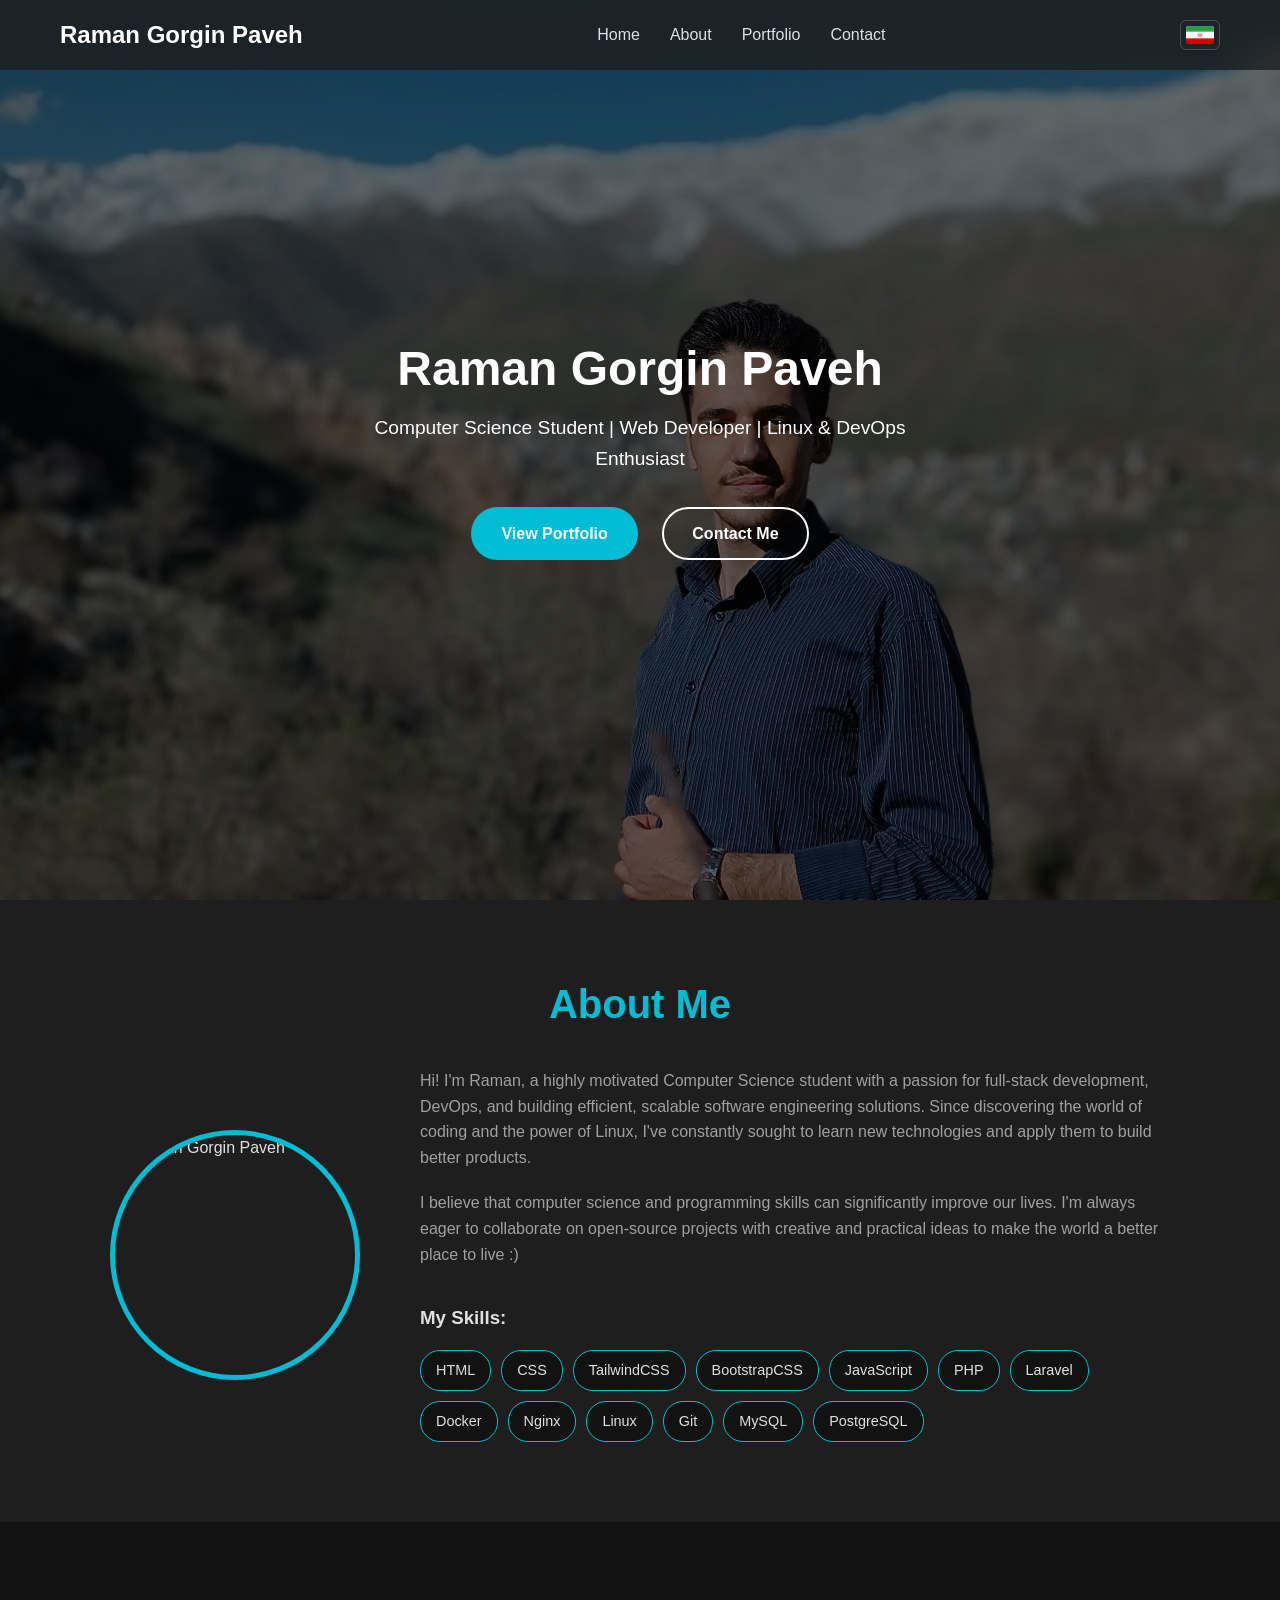
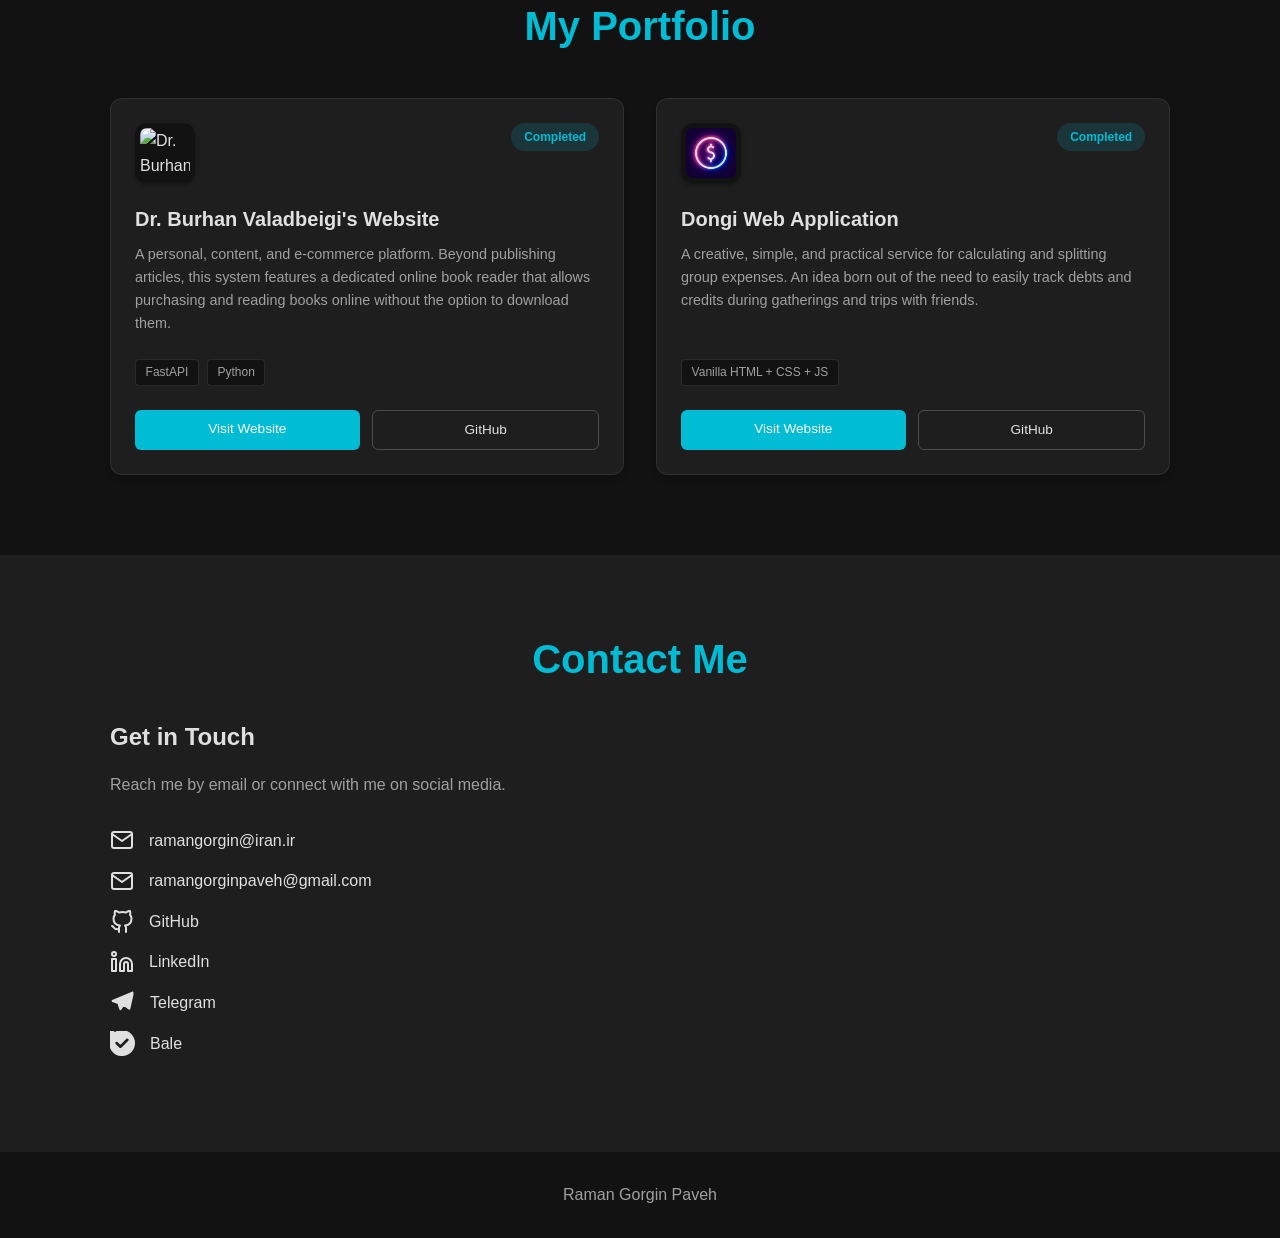
==== en/index.html @ 9bdee64a "converting jpg and png to webp in codes" ====
<!DOCTYPE html>
<html lang="en" dir="ltr">
<head>
    <meta charset="UTF-8">
    <meta name="viewport" content="width=device-width, initial-scale=1.0">
    <meta name="description" content="Raman Gorgin Paveh's personal website, Web Developer and Linux/DevOps enthusiast">
    <title>Raman Gorgin Paveh | Web Developer</title>
    <link rel="canonical" href="https://ramangorgin.ir/en/">
    <link rel="stylesheet" href="style.css">
    <link rel="alternate" hreflang="fa" href="https://ramangorgin.ir/">
    <link rel="alternate" hreflang="en" href="https://ramangorgin.ir/en/">
    <link rel="alternate" hreflang="x-default" href="https://ramangorgin.ir/">
    <link rel="icon" type="image/png" sizes="32x32" href="/images/favicon.png">
    <link rel="icon" type="image/x-icon" href="/images/favicon.ico">
    <link rel="apple-touch-icon" href="/images/apple-touch-icon.png">
</head>
<body>
    <div id="preloader"><div class="spinner"></div></div>

    <header class="main-header">
        <nav class="navbar">
            <a href="#" class="nav-logo">Raman Gorgin Paveh</a>
            <ul class="nav-menu">
                <li class="nav-item"><a href="#hero" class="nav-link">Home</a></li>
                <li class="nav-item"><a href="#about" class="nav-link">About</a></li>
                <li class="nav-item"><a href="#portfolio" class="nav-link">Portfolio</a></li>
                <li class="nav-item"><a href="#contact" class="nav-link">Contact</a></li>
            </ul>
            <div class="nav-controls">
                <a href="/" class="lang-btn" aria-label="تغییر به فارسی">
                    <img src="../images/flags/ir.svg" alt="فارسی">
                </a>
                <div class="hamburger"><span class="bar"></span><span class="bar"></span><span class="bar"></span></div>
            </div>
        </nav>
    </header>

    <main>
        <section id="hero" class="hero-section">
            <div class="hero-bg"></div>
            <div class="hero-content">
                <h1 data-aos="fade-down">Raman Gorgin Paveh</h1>
                <p data-aos="fade-up" data-aos-delay="200">Computer Science Student | Web Developer | Linux & DevOps Enthusiast</p>
                <div class="hero-cta" data-aos="fade-up" data-aos-delay="400">
                    <a href="#portfolio" class="btn btn-primary">View Portfolio</a>
                    <a href="#contact" class="btn btn-secondary">Contact Me</a>
                </div>
            </div>
        </section>
        
        <section id="about" class="about-section">
            <div class="container">
                <h2 class="section-title" data-aos="fade-up">About Me</h2>
                <div class="about-content">
                    <div class="about-image" data-aos="fade-right">
                        <img src="../images/profile.jpg" alt="Raman Gorgin Paveh">
                    </div>
                    <div class="about-text" data-aos="fade-left">
                        <p>Hi! I'm Raman, a highly motivated Computer Science student with a passion for full-stack development, DevOps, and building efficient, scalable software engineering solutions. Since discovering the world of coding and the power of Linux, I've constantly sought to learn new technologies and apply them to build better products.</p>
                        <p>I believe that computer science and programming skills can significantly improve our lives. I'm always eager to collaborate on open-source projects with creative and practical ideas to make the world a better place to live :)</p>
                        <div class="skills">
                            <h3>My Skills:</h3>
                            <div class="skill-tags">
                                <span class="skill-tag">HTML</span><span class="skill-tag">CSS</span><span class="skill-tag">TailwindCSS</span>
                                <span class="skill-tag">BootstrapCSS</span><span class="skill-tag">JavaScript</span><span class="skill-tag">PHP</span>
                                <span class="skill-tag">Laravel</span><span class="skill-tag">Docker</span><span class="skill-tag">Nginx</span>
                                <span class="skill-tag">Linux</span><span class="skill-tag">Git</span><span class="skill-tag">MySQL</span>
                                <span class="skill-tag">PostgreSQL</span>
                            </div>
                        </div>
                    </div>
                </div>
            </div>
        </section>

        <section id="portfolio" class="section">
            <div class="container">
                <div class="section-header" data-aos="fade-up">
                    <h2 class="section-title" data-aos="fade-up">My Portfolio</h2>
                </div>
                <div class="portfolio-grid" id="portfolio-grid">
                    <article class="portfolio-card">
                        <div class="portfolio-header">
                            <img src="../images/portfolio/burhan-icon.png" alt="Dr. Burhan Valadbeigi's Website" class="portfolio-icon" loading="lazy">
                            <span class="status-badge status-done">Completed</span>
                        </div>
                        <div class="portfolio-content">
                            <h3>Dr. Burhan Valadbeigi's Website</h3>
                            <p>A personal, content, and e-commerce platform. Beyond publishing articles, this system features a dedicated online book reader that allows purchasing and reading books online without the option to download them.</p>
                            <div class="tech-stack">
                                <span class="tech-tag">FastAPI</span>
                                <span class="tech-tag">Python</span>
                            </div>
                            <div class="portfolio-actions">
                                <a href="https://burhanvaladbaigi.ir" target="_blank" rel="noopener noreferrer" class="btn-primary">Visit Website</a>
                                <a href="https://github.com/ramangorgin/burhanvaladbeigi" target="_blank" rel="noopener noreferrer" class="btn-outline">GitHub</a>
                            </div>
                        </div>
                    </article>
                    <article class="portfolio-card">
                        <div class="portfolio-header">
                            <img src="../images/portfolio/dongi-icon.webp" alt="Dongi Web Application" class="portfolio-icon" loading="lazy">
                            <span class="status-badge status-done">Completed</span>
                        </div>
                        <div class="portfolio-content">
                            <h3>Dongi Web Application</h3>
                            <p>A creative, simple, and practical service for calculating and splitting group expenses. An idea born out of the need to easily track debts and credits during gatherings and trips with friends.</p>
                            <div class="tech-stack">
                                <span class="tech-tag">Vanilla HTML + CSS + JS</span>
                            </div>
                            <div class="portfolio-actions">
                                <a href="https://dongiweb.ir" target="_blank" rel="noopener noreferrer" class="btn-primary">Visit Website</a>
                                <a href="https://github.com/ramangorgin/dongi-web" target="_blank" rel="noopener noreferrer" class="btn-outline">GitHub</a>
                            </div>
                        </div>
                    </article>
                </div>
            </div>
        </section>

        <section id="contact" class="contact-section">
            <div class="container">
                <h2 class="section-title" data-aos="fade-up">Contact Me</h2>
                <div class="contact-wrapper">
                    <div class="contact-info" data-aos="fade-right">
                        <h3>Get in Touch</h3>
                        <p>Reach me by email or connect with me on social media.</p>
                        <ul class="social-links">
                            <li><svg width="24" height="24" viewBox="0 0 24 24" fill="none" stroke="currentColor" stroke-width="2" stroke-linecap="round" stroke-linejoin="round"><path d="M4 4h16c1.1 0 2 .9 2 2v12c0 1.1-.9 2-2 2H4c-1.1 0-2-.9-2-2V6c0-1.1.9-2 2-2z"></path><polyline points="22,6 12,13 2,6"></polyline></svg><a href="mailto:ramangorgin@iran.ir">ramangorgin@iran.ir</a></li>
                            <li><svg width="24" height="24" viewBox="0 0 24 24" fill="none" stroke="currentColor" stroke-width="2" stroke-linecap="round" stroke-linejoin="round"><path d="M4 4h16c1.1 0 2 .9 2 2v12c0 1.1-.9 2-2 2H4c-1.1 0-2-.9-2-2V6c0-1.1.9-2 2-2z"></path><polyline points="22,6 12,13 2,6"></polyline></svg><a href="mailto:ramangorginpaveh@gmail.com">ramangorginpaveh@gmail.com</a></li>
                            <li><svg width="24" height="24" viewBox="0 0 24 24" fill="none" stroke="currentColor" stroke-width="2" stroke-linecap="round" stroke-linejoin="round"><path d="M9 19c-5 1.5-5-2.5-7-3m14 6v-3.87a3.37 3.37 0 0 0-.94-2.61c3.14-.35 6.44-1.54 6.44-7A5.44 5.44 0 0 0 20 4.77 5.07 5.07 0 0 0 19.91 1S18.73.65 16 2.48a13.38 13.38 0 0 0-7 0C6.27.65 5.09 1 5.09 1A5.07 5.07 0 0 0 5 4.77a5.44 5.44 0 0 0-1.5 3.78c0 5.42 3.3 6.61 6.44 7A3.37 3.37 0 0 0 9 18.13V22"></path></svg><a href="https://github.com/ramangorgin" target="_blank">GitHub</a></li>
                            <li><svg width="24" height="24" viewBox="0 0 24 24" fill="none" stroke="currentColor" stroke-width="2" stroke-linecap="round" stroke-linejoin="round"><path d="M16 8a6 6 0 0 1 6 6v7h-4v-7a2 2 0 0 0-2-2 2 2 0 0 0-2 2v7h-4v-7a6 6 0 0 1 6-6z"></path><rect x="2" y="9" width="4" height="12"></rect><circle cx="4" cy="4" r="2"></circle></svg><a href="https://linkedin.com/in/ramangorginpaveh" target="_blank">LinkedIn</a></li>
                            <li><svg width="25" height="25" viewBox="0 0 24 24" fill="none" stroke="currentColor" stroke-width="2" stroke-linecap="round" stroke-linejoin="round"><path d="M21.5 2.5L2.5 10.5l5.5 2 2 6 3-4.5 5.5 4 3-13.5z" fill="currentColor"/></svg><a href="https://t.me/ramangorgin" target="_blank">Telegram</a></li>
                            <li><svg width="25" height="25" viewBox="0 0 25 25" fill="none" stroke="currentColor" stroke-width="2" stroke-linecap="round" stroke-linejoin="round"><path d="m13.66.117-.02-.002c-.179-.025-.36-.046-.542-.063l-.185-.014c-.132-.01-.264-.02-.398-.025-.093-.004-.186-.005-.28-.007C12.158.004 12.08 0 12 0l-.108.002h-.074c-.053 0-.106.004-.16.005-.076.002-.153.004-.23.008a11.238 11.238 0 0 0-.479.032c-.083.007-.165.016-.247.025l-.226.025c-.082.01-.163.023-.245.035-.074.01-.149.021-.222.034-.081.013-.162.029-.242.044-.073.013-.147.027-.22.042-.08.016-.16.035-.24.053l-.214.05c-.08.02-.16.042-.239.064-.07.018-.14.037-.209.057-.08.023-.157.048-.235.072-.069.022-.138.043-.206.066-.078.025-.155.053-.232.08L7.77.768l-.23.091c-.065.027-.13.052-.195.08-.077.032-.153.066-.23.1-.062.028-.126.055-.188.085-.076.035-.151.073-.227.11l-.182.09-.225.121c-.059.032-.118.062-.176.095-.077.043-.152.088-.227.134-.055.032-.11.063-.163.096-.082.05-.162.103-.242.155-.047.03-.51.347-.51.347S2.788.605 1.916.15A1.31 1.31 0 0 0 0 1.311V12c0 6.362 4.951 11.564 11.21 11.971l.108.008c.12.007.242.01.363.013.075.002.149.007.224.008l.048-.001L12 24c.09 0 .179-.005.269-.007.1-.002.202-.003.303-.007.104-.005.209-.014.313-.022.1-.007.199-.013.298-.022.103-.01.206-.025.309-.037.098-.013.196-.023.294-.038.102-.015.202-.034.303-.052.097-.017.194-.032.29-.051.1-.02.2-.045.299-.067.095-.022.19-.042.283-.066.099-.025.196-.054.294-.081.093-.026.186-.05.277-.079.097-.03.193-.063.288-.095.09-.03.183-.06.272-.092.095-.035.188-.072.281-.109.089-.035.178-.068.266-.105.093-.039.183-.081.274-.122.087-.039.174-.076.26-.117.09-.043.178-.09.266-.135.085-.043.17-.085.253-.13.087-.047.172-.097.257-.146.083-.047.166-.093.248-.142.084-.051.167-.105.25-.159.08-.05.16-.1.239-.152.082-.056.161-.114.242-.171.077-.055.154-.108.23-.164.079-.059.156-.121.233-.182.075-.058.15-.114.222-.174.077-.063.15-.129.226-.194.07-.06.142-.12.21-.183.075-.067.146-.137.219-.206.067-.063.135-.126.2-.191.071-.07.14-.144.208-.217.064-.067.129-.132.191-.2.068-.074.132-.15.198-.227.06-.07.122-.138.181-.21.064-.076.124-.155.185-.234.058-.073.117-.145.173-.22.06-.08.116-.161.174-.242.054-.076.11-.151.162-.229.056-.082.109-.168.163-.252.05-.079.102-.156.15-.235.053-.085.101-.174.151-.26.047-.082.095-.162.14-.244.049-.09.094-.18.14-.271.042-.083.086-.164.126-.247.045-.093.086-.188.129-.283.037-.083.077-.165.112-.25.041-.096.078-.194.116-.291.034-.085.07-.169.1-.255.037-.099.07-.2.103-.302.03-.085.06-.17.087-.256.032-.104.06-.209.09-.313.024-.086.05-.171.073-.258.027-.107.05-.215.075-.323.02-.087.041-.172.06-.259.022-.11.04-.223.06-.335.015-.086.032-.17.045-.257.018-.118.031-.237.046-.356.01-.082.023-.163.03-.246.015-.133.023-.269.032-.404.004-.069.012-.137.015-.207.01-.194.015-.39.015-.586L24 12C24 5.936 19.502.926 13.66.117Zm5.345 10.348-6.967 6.967a2.335 2.335 0 0 1-1.656.686c-.6 0-1.199-.229-1.656-.686l-3.73-3.73a2.341 2.341 0 1 1 3.311-3.312l2.075 2.075 5.312-5.312a2.342 2.342 0 0 1 3.311 3.312Z" fill="currentColor"/></svg><a href="https://ble.ir/ramangorgin" target="_blank">Bale</a></li>
                        </ul>
                    </div>
                </div>
            </div>
        </section>
    </main>

    <footer class="main-footer">
        <div class="container"><p>Raman Gorgin Paveh</p></div>
    </footer>
    <script src="../main.js"></script>
</body>
</html>
---- en/style.css ----
:root {
    --primary-color: #00bcd4;
    --dark-bg: #121212;
    --dark-surface: #1e1e1e;
    --light-text: #e0e0e0;
    --medium-text: #a0a0a0;
    --font-family: -apple-system, BlinkMacSystemFont, "Segoe UI", Roboto, Helvetica, Arial, sans-serif;
    --header-height: 70px;
}

* { box-sizing: border-box; margin: 0; padding: 0; }
html, body { width: 100%; overflow-x: hidden; }
html { scroll-behavior: smooth; overflow-x: clip; }
img, svg, video, iframe { max-width: 100%; height: auto; }

body {
    font-family: var(--font-family);
    background-color: var(--dark-bg);
    color: var(--light-text);
    line-height: 1.6;
    direction: ltr;
}

.container { max-width: 1100px; margin: 0 auto; padding: 0 20px; }
h1, h2, h3 { line-height: 1.2; font-weight: 700; }
a { text-decoration: none; color: var(--primary-color); }

.section-title { font-size: 2.5rem; text-align: center; margin-bottom: 40px; color: var(--primary-color); }
section { padding: 80px 0; }

/* --- Buttons --- */
.btn { display: inline-block; padding: 12px 28px; border-radius: 50px; font-weight: bold; transition: all 0.3s ease; border: 2px solid transparent; text-align: center; }
.btn-primary { background-color: var(--primary-color); color: #fff; }
.btn-primary:hover { background-color: transparent; color: var(--primary-color); border-color: var(--primary-color); }
.btn-secondary { background-color: transparent; color: #fff; border-color: #fff; }
.btn-secondary:hover { background-color: #fff; color: var(--dark-bg); }

/* --- Preloader --- */
#preloader { position: fixed; top: 0; left: 0; width: 100%; height: 100%; background-color: var(--dark-bg); z-index: 10000; display: flex; justify-content: center; align-items: center; transition: opacity 0.5s ease; will-change: opacity; pointer-events: none; }
.spinner { width: 50px; height: 50px; border: 5px solid var(--dark-surface); border-top-color: var(--primary-color); border-radius: 50%; animation: spin 1s linear infinite; }
@keyframes spin { to { transform: rotate(360deg); } }

/* --- Header & Navigation --- */
.main-header { position: fixed; top: 0; left: 0; width: 100%; z-index: 1000; background-color: rgba(30, 30, 30, 0.8); backdrop-filter: blur(10px); transition: background-color 0.3s ease; }
.navbar { height: var(--header-height); display: flex; justify-content: space-between; align-items: center; padding: 0 20px; max-width: 1200px; margin: 0 auto; }
.nav-logo { font-size: 1.5rem; font-weight: bold; color: #fff; }
.nav-menu { display: flex; list-style: none; gap: 30px; }
.nav-link { color: var(--light-text); transition: color 0.3s ease; }
.nav-link:hover { color: var(--primary-color); }
.hamburger { display: none; cursor: pointer; }
.bar { display: block; width: 25px; height: 3px; margin: 5px auto; background-color: #fff; transition: all 0.3s ease-in-out; }

.nav-controls { display: flex; align-items: center; gap: 15px; }
.lang-btn { background: transparent; border: 1px solid rgba(255, 255, 255, 0.2); border-radius: 6px; cursor: pointer; display: flex; align-items: center; justify-content: center; padding: 5px; transition: all 0.2s ease; box-shadow: 0 2px 4px rgba(0,0,0,0.2); }
.lang-btn:hover { background: rgba(255, 255, 255, 0.1); border-color: var(--primary-color); transform: translateY(-1px); }
.lang-btn img { width: 28px; height: 18px; object-fit: cover; border-radius: 3px; display: block; }

/* --- Hero Section --- */
.hero-section { height: 100vh; display: flex; justify-content: center; align-items: center; text-align: center; color: #fff; position: relative; overflow: hidden; padding: 15px; }
.hero-bg { position: absolute; top: 0; left: 0; width: 100%; height: 100%; background: url('../images/hero-landscape.webp') no-repeat center center/cover; animation: zoomIn 20s infinite alternate; z-index: -2; }
.hero-section::before { content: ''; position: absolute; top: 0; left: 0; width: 100%; height: 100%; background-color: rgba(0, 0, 0, 0.6); z-index: -1; }
@keyframes zoomIn { from { transform: scale(1); } to { transform: scale(1.1); } }
.hero-content h1 { font-size: 3rem; margin-bottom: 1rem; }
.hero-content p { font-size: 1.2rem; max-width: 600px; margin: 0 auto 2rem; }
.hero-cta .btn { margin: 0 10px; }

/* --- About Section --- */
.about-section { background-color: var(--dark-surface); }
.about-content { display: flex; flex-direction: column; align-items: center; gap: 40px; }
.about-image { width: 250px; height: 250px; border-radius: 50%; overflow: hidden; border: 5px solid var(--primary-color); }
.about-image img { width: 100%; height: 100%; object-fit: cover; }
.about-text { text-align: center; }
.about-text p { color: var(--medium-text); margin-bottom: 20px; }
.skills { margin-top: 30px; }
.skill-tags { display: flex; flex-wrap: wrap; justify-content: center; gap: 10px; margin-top: 20px; }
.skill-tag { background-color: var(--dark-bg); padding: 8px 15px; border-radius: 20px; font-size: 0.9rem; border: 1px solid var(--primary-color); color: var(--light-text); }

/* --- Contact Section --- */
.contact-section { background-color: var(--dark-surface); }
.contact-wrapper { display: grid; grid-template-columns: 1fr; gap: 50px; }
.contact-info h3 { margin-bottom: 20px; font-size: 1.5rem; }
.contact-info p { color: var(--medium-text); margin-bottom: 30px; }
.social-links { list-style: none; }
.social-links li { display: flex; align-items: center; gap: 15px; margin-bottom: 15px; }
.social-links a { color: var(--light-text); transition: color 0.3s ease; }
.social-links a:hover { color: var(--primary-color); }
.social-links svg { flex-shrink: 0; }
.social-links li:hover svg { stroke: var(--primary-color); }
.social-links li:hover svg path { fill: var(--primary-color); }

/* --- Footer --- */
.main-footer { text-align: center; padding: 30px 20px; background-color: var(--dark-bg); color: var(--medium-text); border-top: 1px solid var(--dark-surface); }
.main-footer .container { display: flex; flex-direction: column; align-items: center; gap: 10px; }

/* --- Portfolio Section Styles --- */
.portfolio-grid { display: grid; grid-template-columns: repeat(auto-fit, minmax(320px, 1fr)); gap: 2rem; margin-top: 3rem; }
.portfolio-card { background-color: var(--dark-surface); border-radius: 12px; padding: 1.5rem; display: flex; flex-direction: column; border: 1px solid rgba(255, 255, 255, 0.08); box-shadow: 0 4px 6px rgba(0, 0, 0, 0.2); transition: transform 0.3s ease, box-shadow 0.3s ease; }
.portfolio-card:hover { transform: translateY(-5px); box-shadow: 0 10px 30px rgba(0, 0, 0, 0.4); }
.portfolio-header { display: flex; justify-content: space-between; align-items: flex-start; margin-bottom: 1.5rem; }
.portfolio-icon { width: 60px; height: 60px; object-fit: cover; border-radius: 12px; background-color: var(--dark-bg); padding: 5px; box-shadow: 0 2px 4px rgba(0, 0, 0, 0.3); }
.portfolio-card .portfolio-header svg { width: 60px; height: 60px; object-fit: contain; border-radius: 12px; background-color: var(--dark-bg); box-shadow: 0 2px 4px rgba(0, 0, 0, 0.3); }
.status-badge { font-size: 0.75rem; padding: 0.3rem 0.8rem; border-radius: 20px; font-weight: 600; }
.status-dev { background-color: rgba(255, 193, 7, 0.15); color: #ffc107; }
.status-done { background-color: rgba(0, 188, 212, 0.15); color: #00bcd4; }
.portfolio-content { flex-grow: 1; display: flex; flex-direction: column; }
.portfolio-content h3 { font-size: 1.25rem; margin-bottom: 0.75rem; color: var(--light-text); }
.portfolio-content p { font-size: 0.9rem; color: var(--medium-text); line-height: 1.6; margin-bottom: 1.5rem; flex-grow: 1; }
.tech-stack { display: flex; flex-wrap: wrap; gap: 0.5rem; margin-bottom: 1.5rem; }
.tech-tag { background-color: var(--dark-bg); border: 1px solid rgba(255, 255, 255, 0.1); color: var(--medium-text); font-size: 0.75rem; padding: 0.2rem 0.6rem; border-radius: 4px; }
.portfolio-actions { display: flex; gap: 0.8rem; flex-wrap: wrap; }
.portfolio-actions a { text-decoration: none; font-size: 0.85rem; padding: 0.5rem 1rem; border-radius: 6px; transition: all 0.2s ease; text-align: center; flex: 1; min-width: 100px; }
.portfolio-actions .btn-primary { background-color: var(--primary-color); color: #fff; }
.portfolio-actions .btn-primary:hover { background-color: #0097a7; }
.portfolio-actions .btn-outline { background-color: transparent; color: var(--light-text); border: 1px solid rgba(255, 255, 255, 0.2); }
.portfolio-actions .btn-outline:hover { background-color: rgba(255, 255, 255, 0.05); border-color: var(--primary-color); color: var(--primary-color); }

/* --- AOS Animations (LTR Flip) --- */
[data-aos] { opacity: 0; transition-property: transform, opacity; }
[data-aos].aos-animate { opacity: 1; }
[data-aos="fade-up"] { transform: translateY(50px); }
[data-aos="fade-up"].aos-animate { transform: translateY(0); }
[data-aos="fade-down"] { transform: translateY(-50px); }
[data-aos="fade-down"].aos-animate { transform: translateY(0); }
[data-aos="fade-right"] { transform: translateX(50px); }
[data-aos="fade-right"].aos-animate { transform: translateX(0); }
[data-aos="fade-left"] { transform: translateX(-50px); }
[data-aos="fade-left"].aos-animate { transform: translateX(0); }

/* --- Responsive Design --- */
@media (min-width: 768px) {
    .about-content { flex-direction: row; gap: 60px; }
    .about-image { flex-shrink: 0; }
    .about-text { text-align: left; }
    .skills { margin-top: 40px; }
    .skill-tags { justify-content: flex-start; }
    .contact-wrapper { grid-template-columns: 1fr; }
}
@media (max-width: 768px) {
    .nav-menu { position: fixed; left: -100%; top: var(--header-height); flex-direction: column; background-color: var(--dark-surface); width: 100%; text-align: center; transition: 0.3s; gap: 0; }
    .nav-menu.active { left: 0; }
    .nav-item { padding: 1.5rem 0; }
    .hamburger { display: block; }
    .hamburger.active .bar:nth-child(2) { opacity: 0; }
    .hamburger.active .bar:nth-child(1) { transform: translateY(8px) rotate(-45deg); }
    .hamburger.active .bar:nth-child(3) { transform: translateY(-8px) rotate(45deg); }
    .hero-content h1 { font-size: 2.5rem; }
}
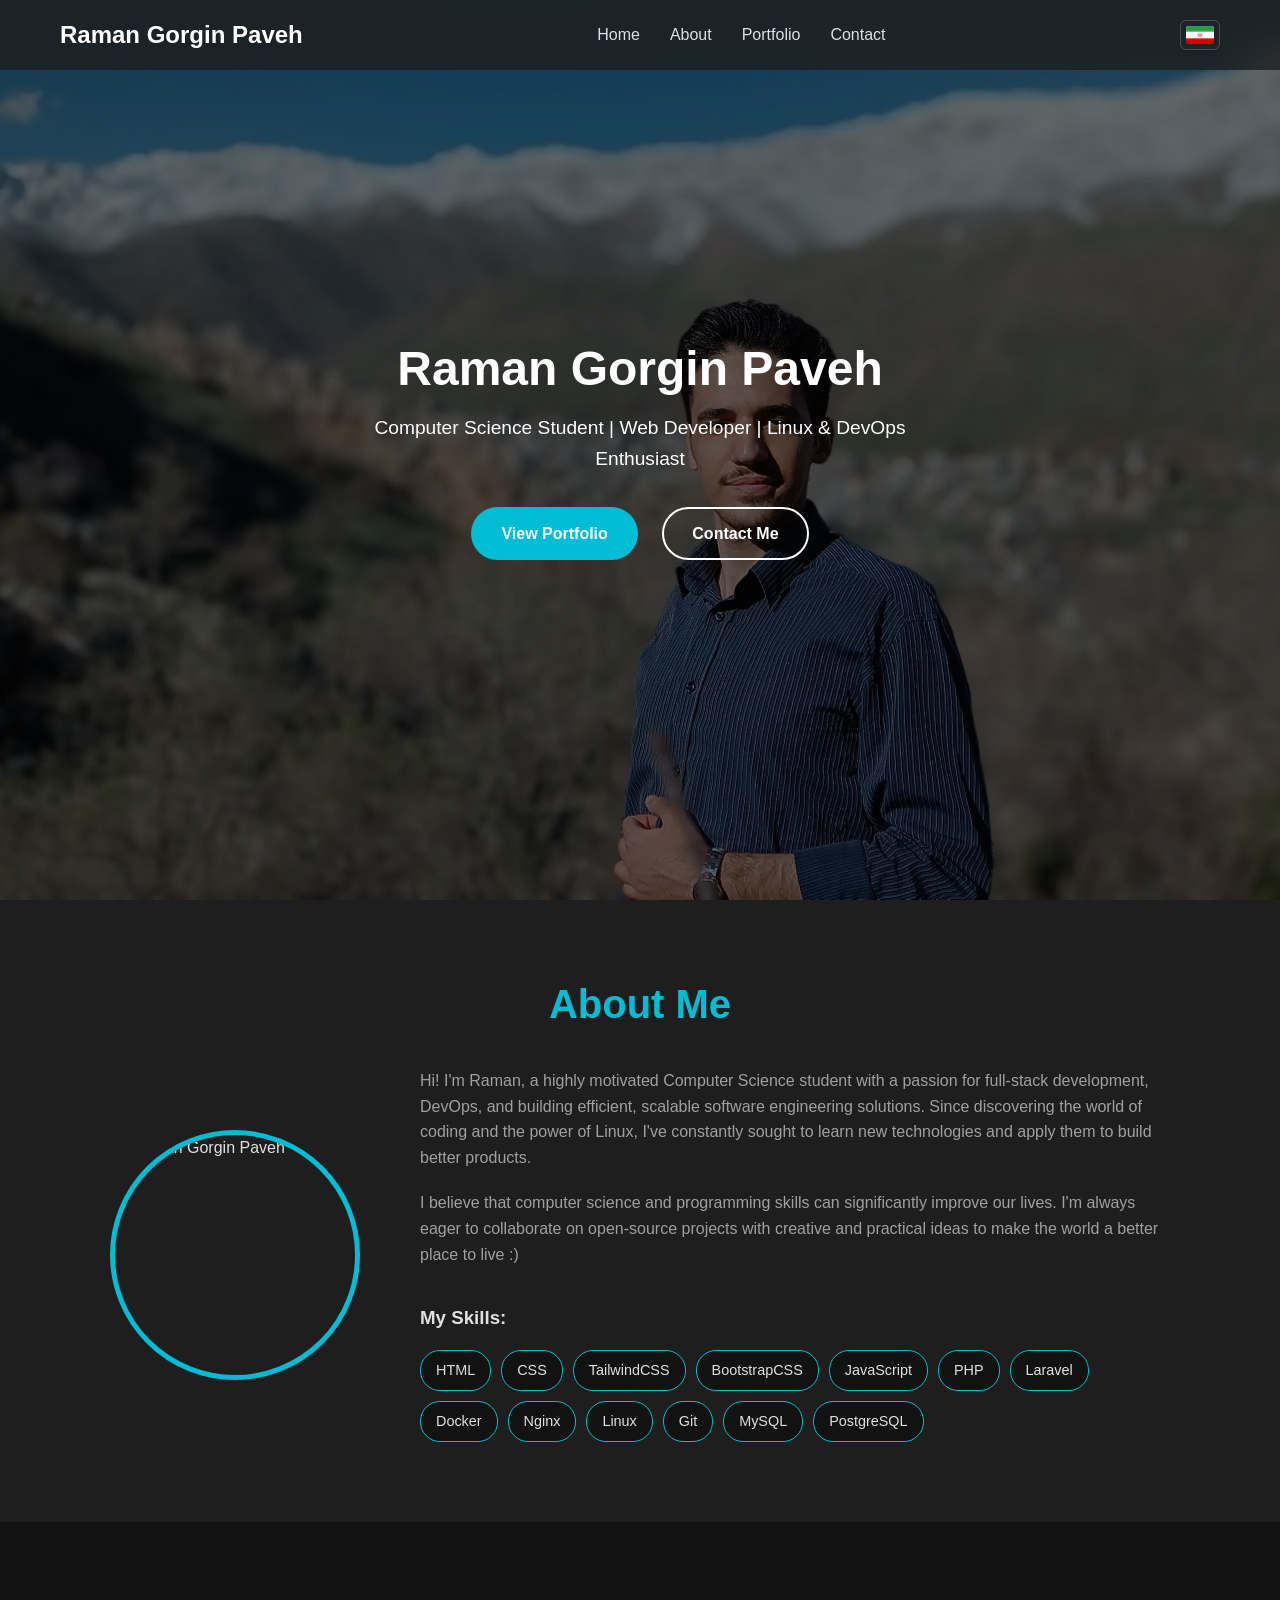
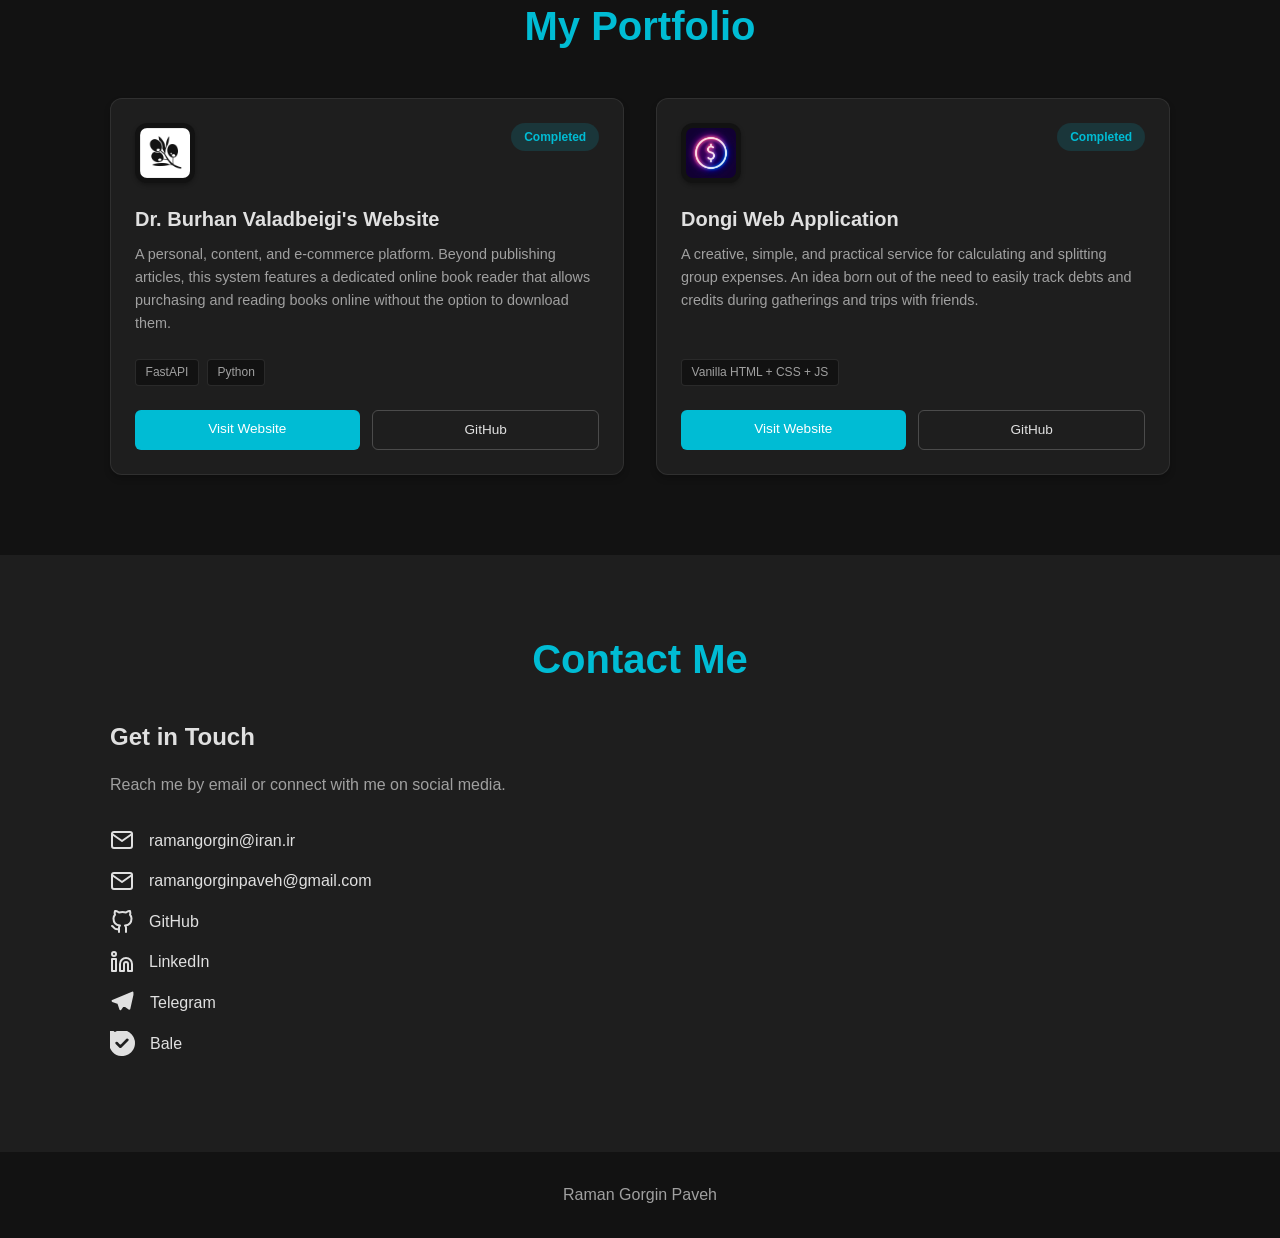
==== commit 40fd7892: "converting jpg and png to webp in codes" ====
--- a/en/index.html
+++ b/en/index.html
@@ -81,7 +81,7 @@
                 <div class="portfolio-grid" id="portfolio-grid">
                     <article class="portfolio-card">
                         <div class="portfolio-header">
-                            <img src="../images/portfolio/burhan-icon.png" alt="Dr. Burhan Valadbeigi's Website" class="portfolio-icon" loading="lazy">
+                            <img src="../images/portfolio/burhan-icon.webp" alt="Dr. Burhan Valadbeigi's Website" class="portfolio-icon" loading="lazy">
                             <span class="status-badge status-done">Completed</span>
                         </div>
                         <div class="portfolio-content">
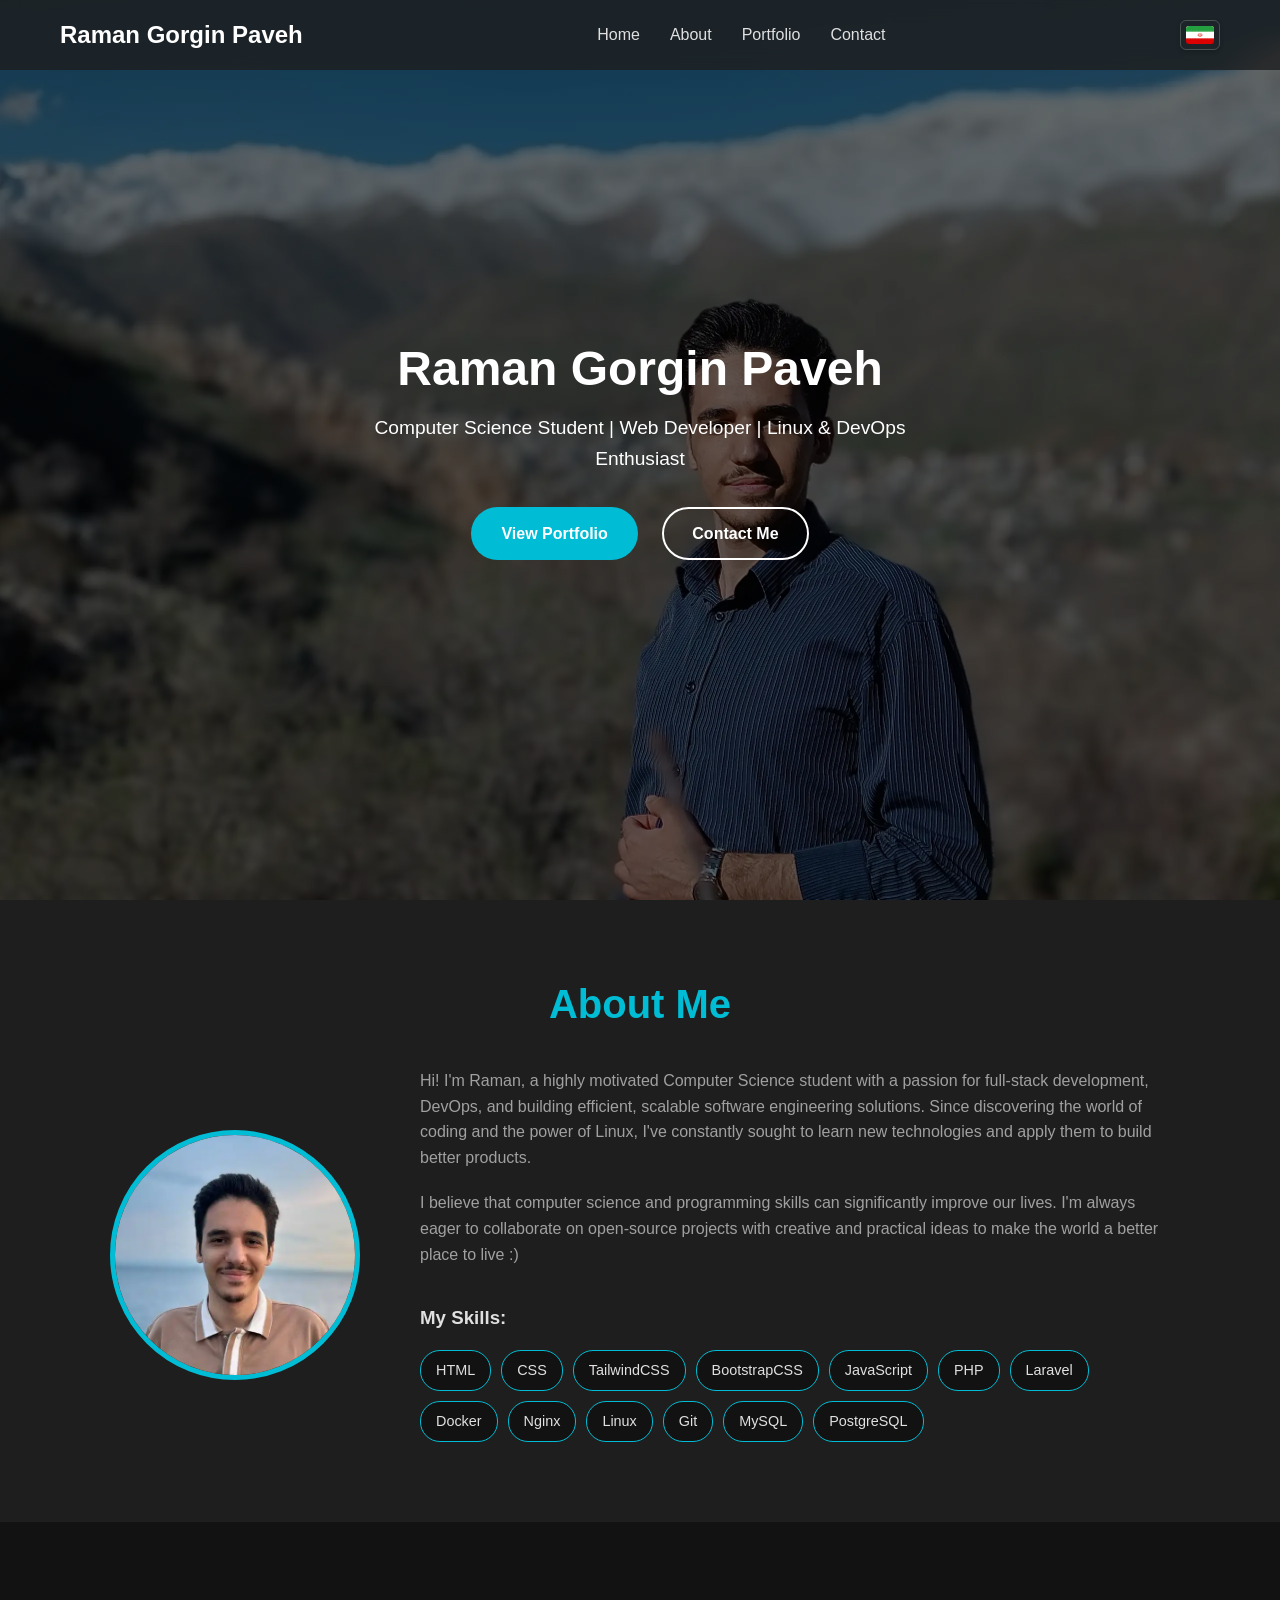
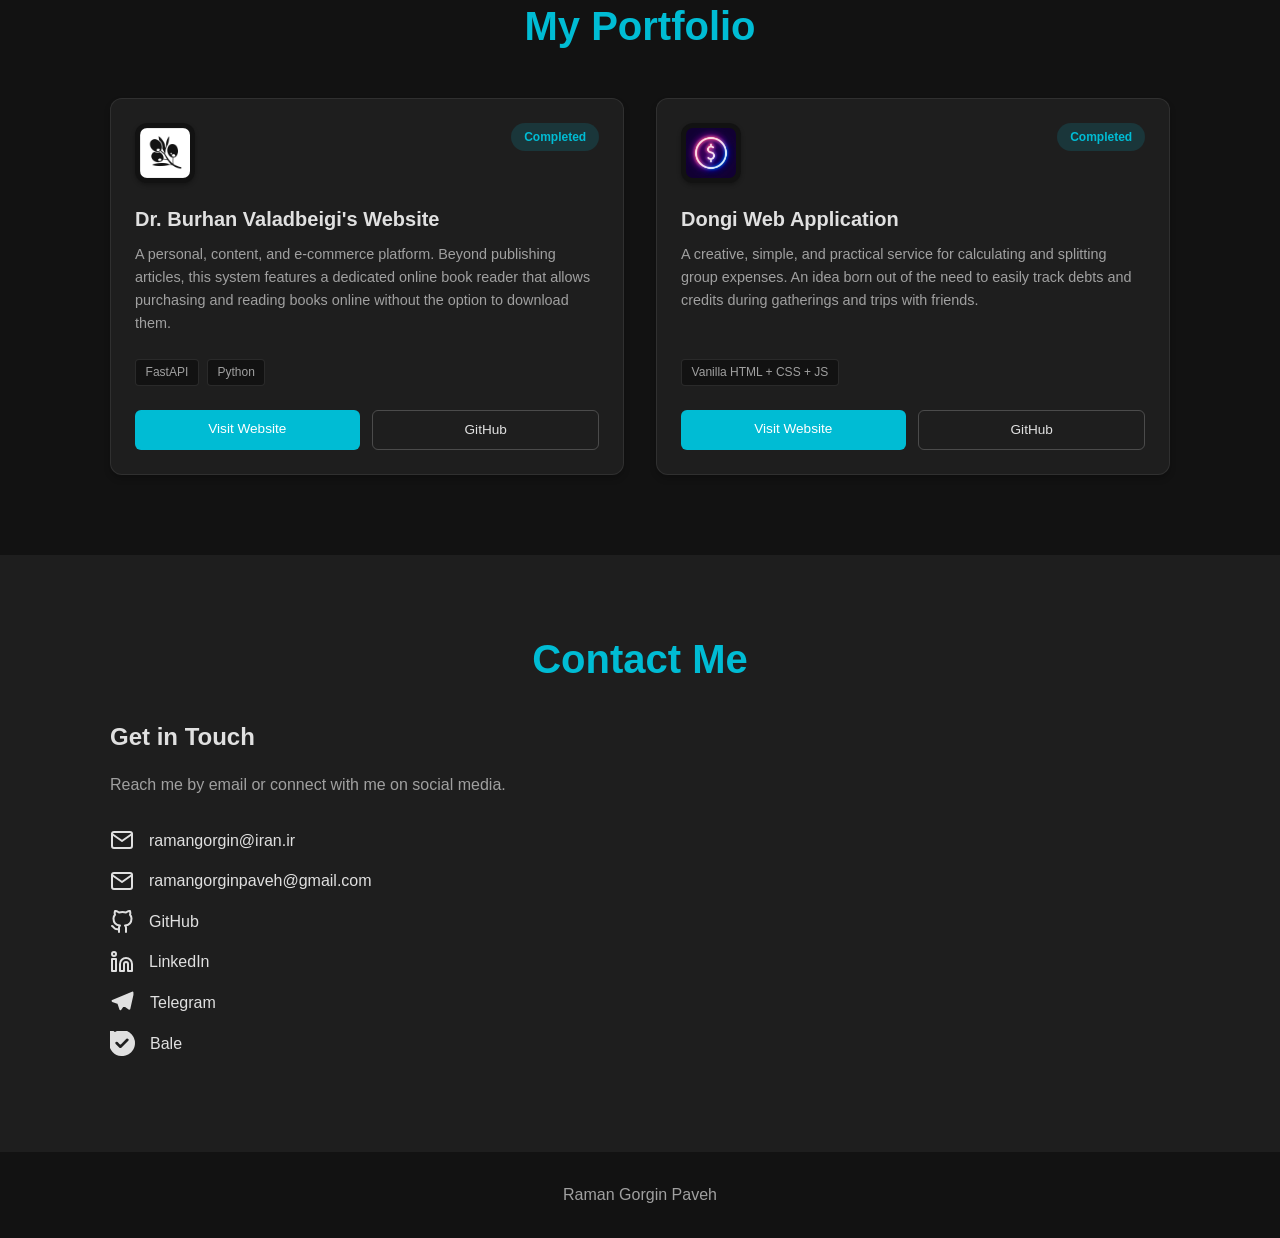
==== commit 0536b73f: "converting jpg and png to webp in codes" ====
--- a/en/index.html
+++ b/en/index.html
@@ -53,7 +53,7 @@
                 <h2 class="section-title" data-aos="fade-up">About Me</h2>
                 <div class="about-content">
                     <div class="about-image" data-aos="fade-right">
-                        <img src="../images/profile.jpg" alt="Raman Gorgin Paveh">
+                        <img src="../images/profile.webp" alt="Raman Gorgin Paveh">
                     </div>
                     <div class="about-text" data-aos="fade-left">
                         <p>Hi! I'm Raman, a highly motivated Computer Science student with a passion for full-stack development, DevOps, and building efficient, scalable software engineering solutions. Since discovering the world of coding and the power of Linux, I've constantly sought to learn new technologies and apply them to build better products.</p>
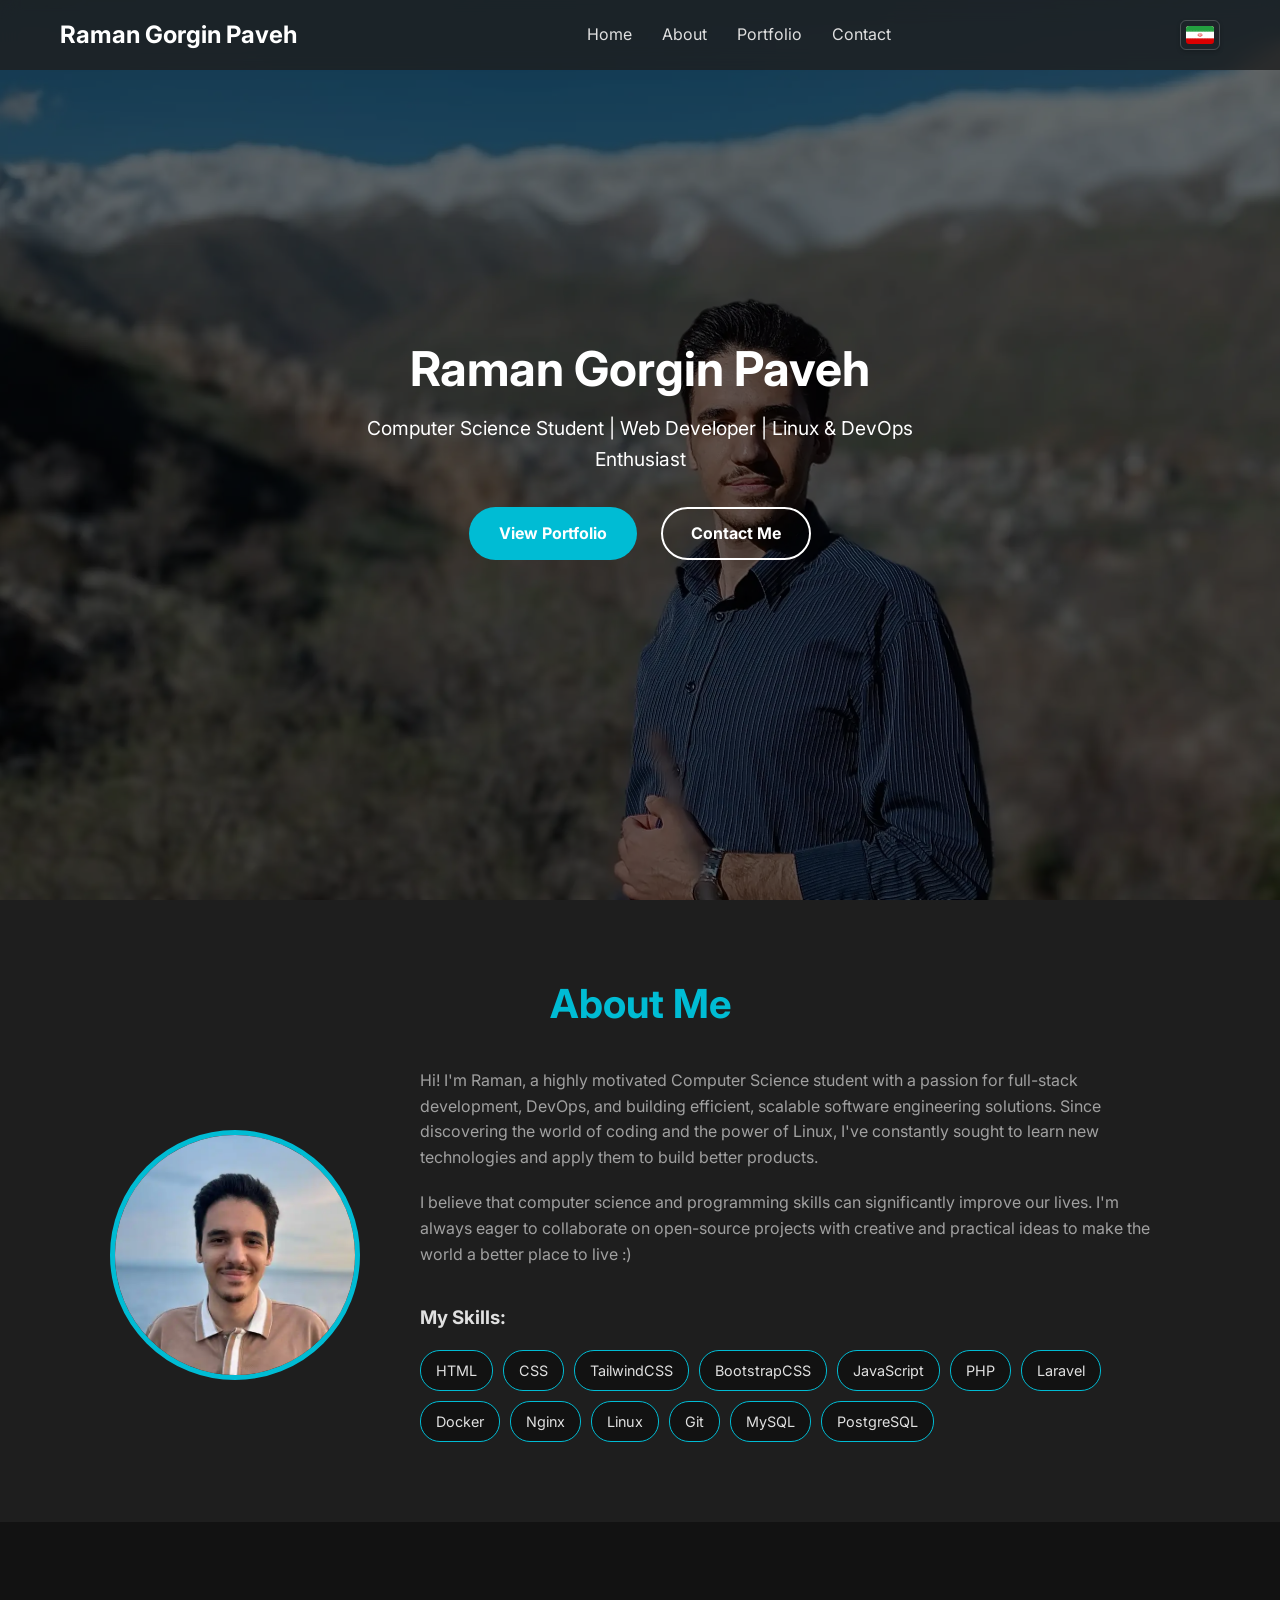
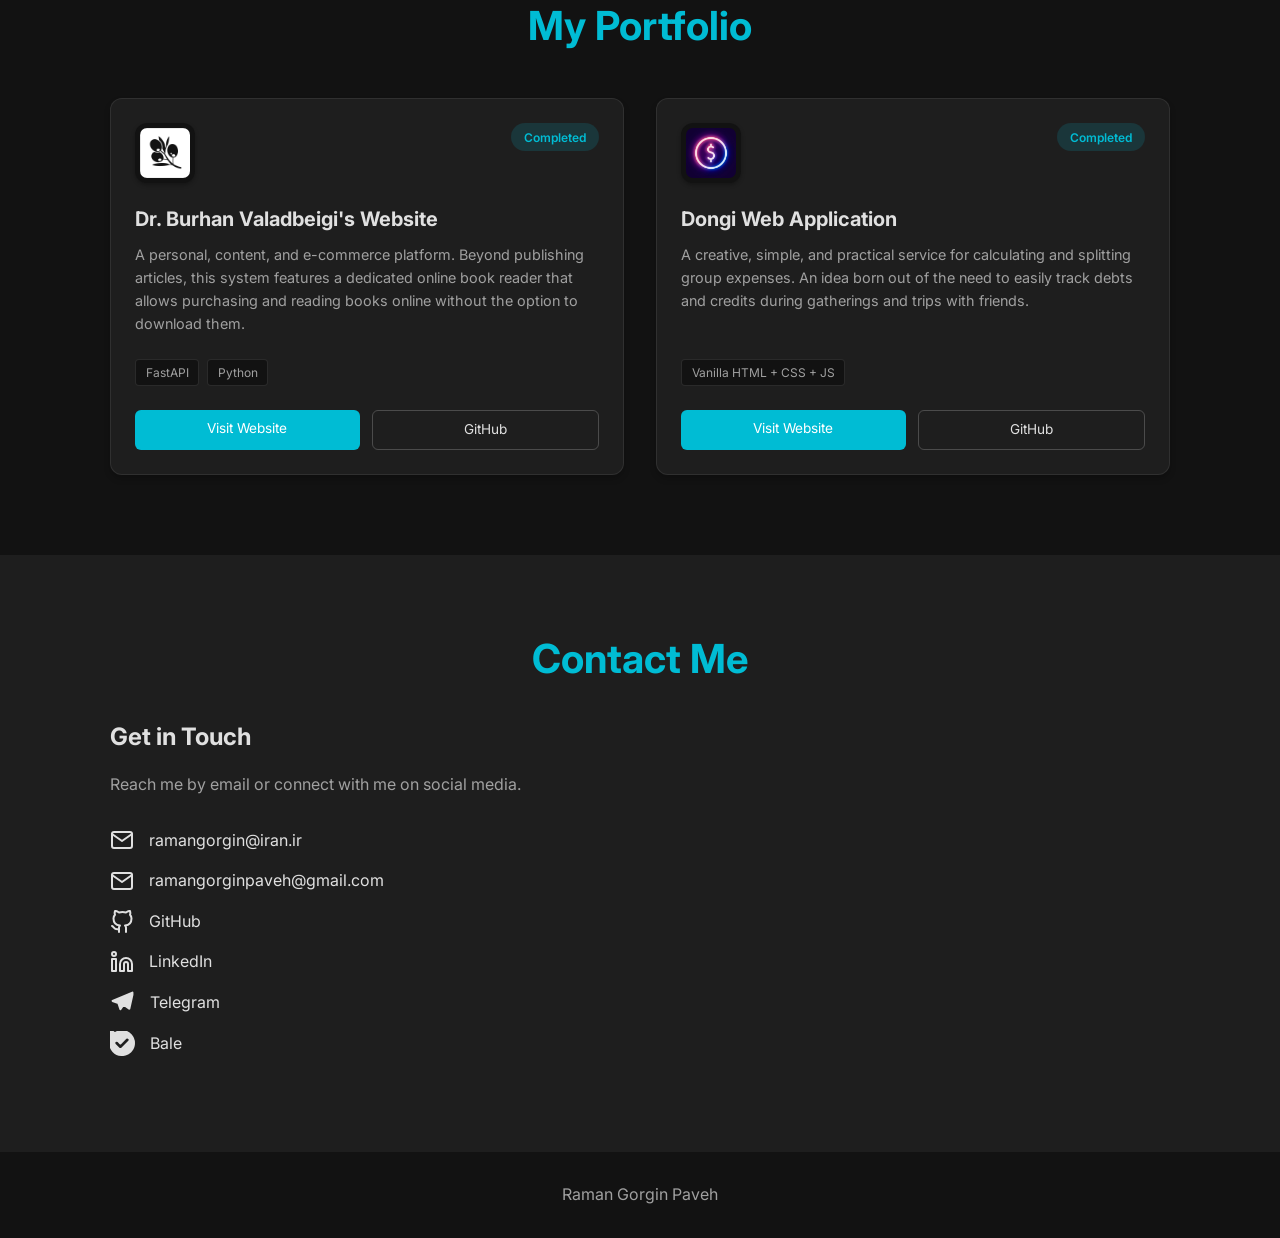
==== commit cf19e58e: "removed preloader and cdn fonts" ====
--- a/en/index.html
+++ b/en/index.html
@@ -10,13 +10,11 @@
     <link rel="alternate" hreflang="fa" href="https://ramangorgin.ir/">
     <link rel="alternate" hreflang="en" href="https://ramangorgin.ir/en/">
     <link rel="alternate" hreflang="x-default" href="https://ramangorgin.ir/">
-    <link rel="icon" type="image/png" sizes="32x32" href="/images/favicon.png">
+    <link rel="icon" type="image/png" sizes="512x512" href="/images/favicon-512.png">
     <link rel="icon" type="image/x-icon" href="/images/favicon.ico">
     <link rel="apple-touch-icon" href="/images/apple-touch-icon.png">
 </head>
 <body>
-    <div id="preloader"><div class="spinner"></div></div>
-
     <header class="main-header">
         <nav class="navbar">
             <a href="#" class="nav-logo">Raman Gorgin Paveh</a>
--- a/en/style.css
+++ b/en/style.css
@@ -1,10 +1,26 @@
+@font-face {
+    font-family: 'Inter';
+    src: url('../fonts/inter/Inter-VariableFont_opsz,wght.ttf') format('truetype');
+    font-weight: 100 900;
+    font-style: normal;
+    font-display: swap;
+}
+
+@font-face {
+    font-family: 'Inter';
+    src: url('../fonts/inter/Inter-Italic-VariableFont_opsz,wght.ttf') format('truetype');
+    font-weight: 100 900;
+    font-style: italic;
+    font-display: swap;
+}
+
 :root {
     --primary-color: #00bcd4;
     --dark-bg: #121212;
     --dark-surface: #1e1e1e;
     --light-text: #e0e0e0;
     --medium-text: #a0a0a0;
-    --font-family: -apple-system, BlinkMacSystemFont, "Segoe UI", Roboto, Helvetica, Arial, sans-serif;
+    --font-family: 'Inter', -apple-system, BlinkMacSystemFont, "Segoe UI", Roboto, Helvetica, Arial, sans-serif;
     --header-height: 70px;
 }
 
@@ -34,11 +50,6 @@
 .btn-primary:hover { background-color: transparent; color: var(--primary-color); border-color: var(--primary-color); }
 .btn-secondary { background-color: transparent; color: #fff; border-color: #fff; }
 .btn-secondary:hover { background-color: #fff; color: var(--dark-bg); }
-
-/* --- Preloader --- */
-#preloader { position: fixed; top: 0; left: 0; width: 100%; height: 100%; background-color: var(--dark-bg); z-index: 10000; display: flex; justify-content: center; align-items: center; transition: opacity 0.5s ease; will-change: opacity; pointer-events: none; }
-.spinner { width: 50px; height: 50px; border: 5px solid var(--dark-surface); border-top-color: var(--primary-color); border-radius: 50%; animation: spin 1s linear infinite; }
-@keyframes spin { to { transform: rotate(360deg); } }
 
 /* --- Header & Navigation --- */
 .main-header { position: fixed; top: 0; left: 0; width: 100%; z-index: 1000; background-color: rgba(30, 30, 30, 0.8); backdrop-filter: blur(10px); transition: background-color 0.3s ease; }
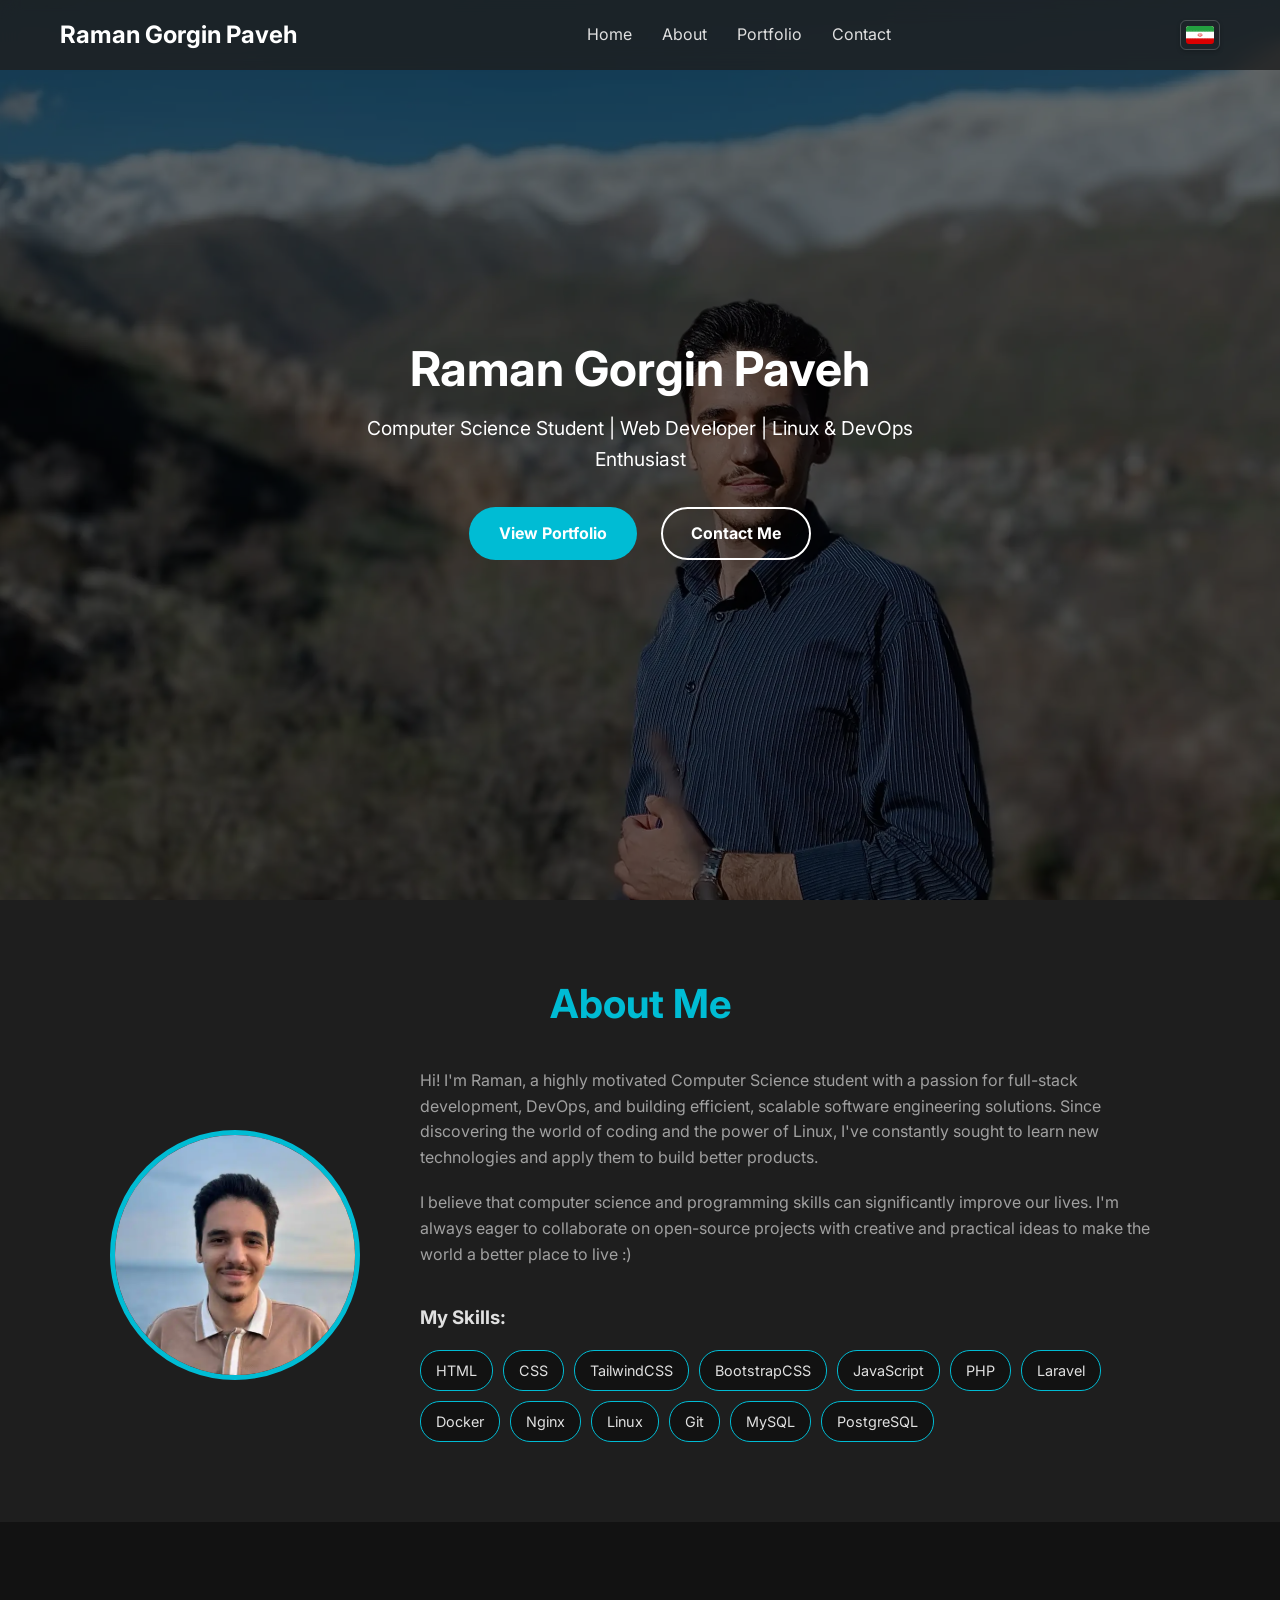
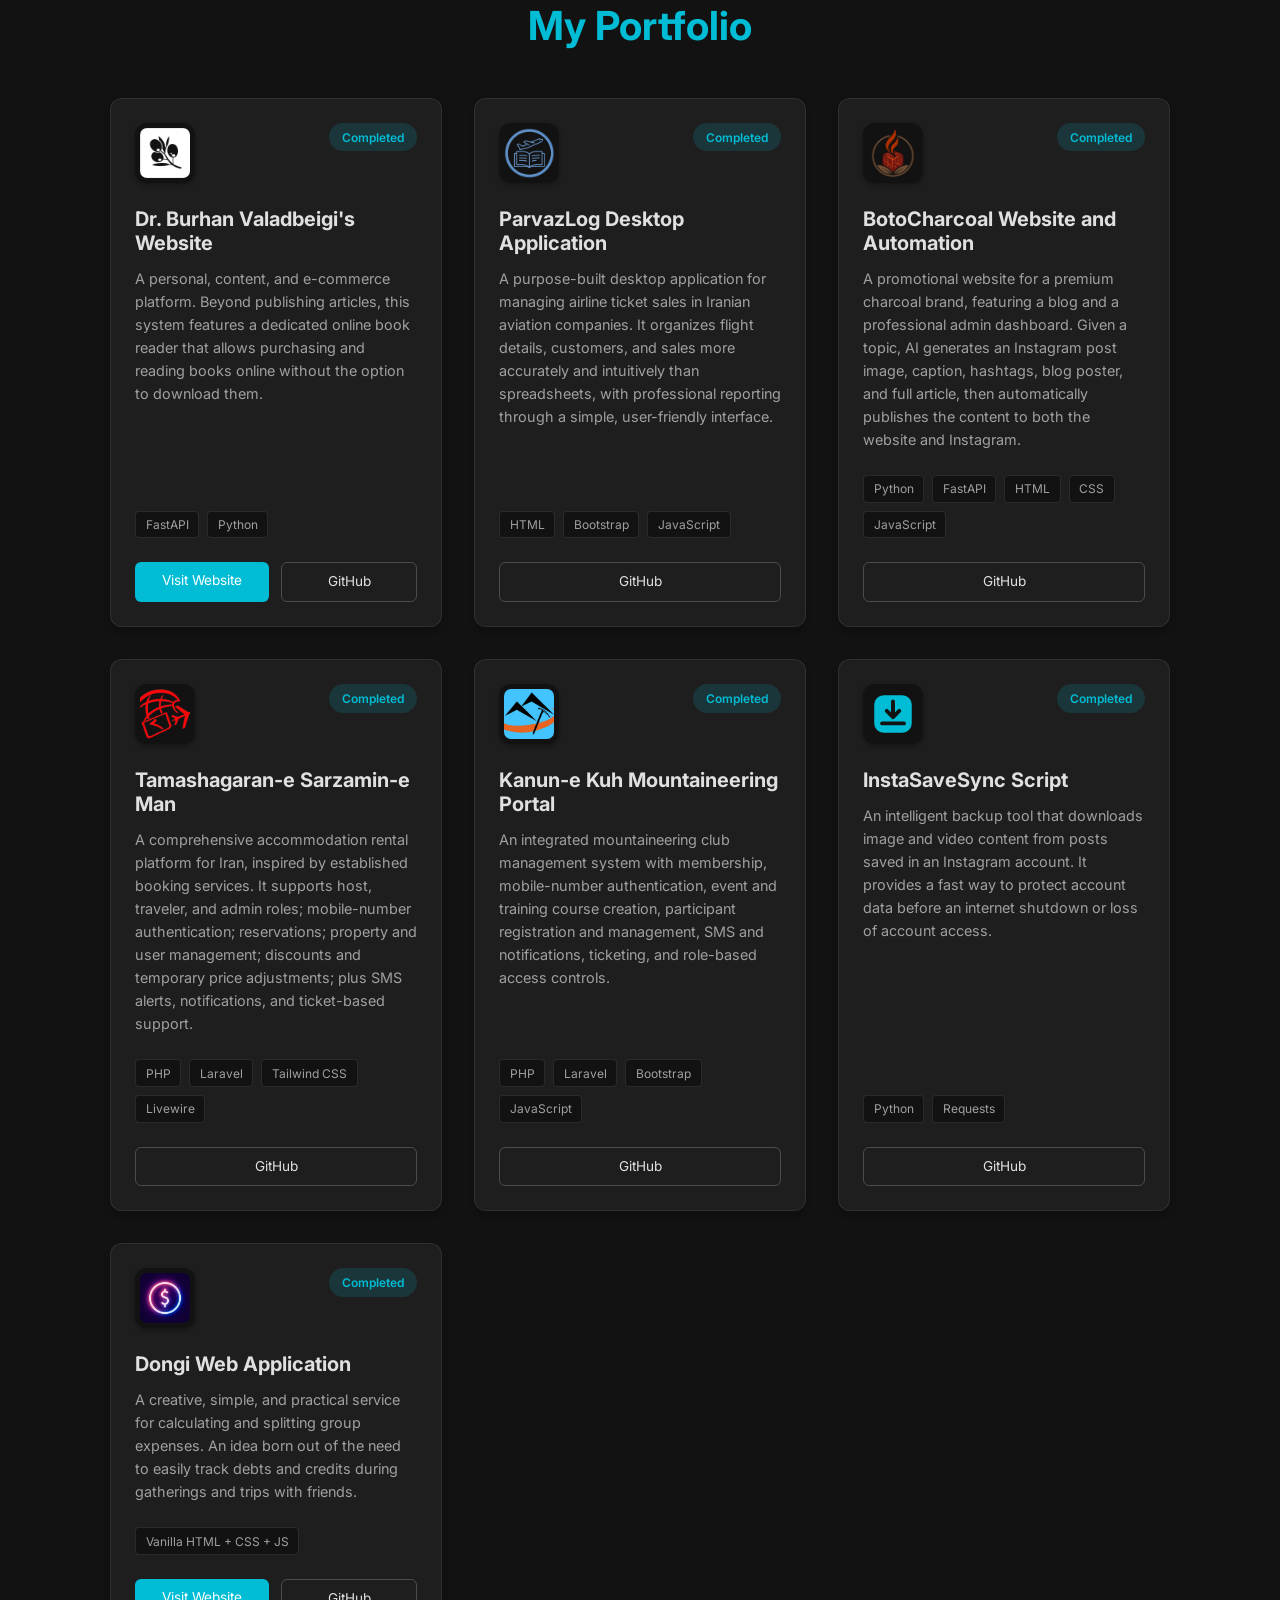
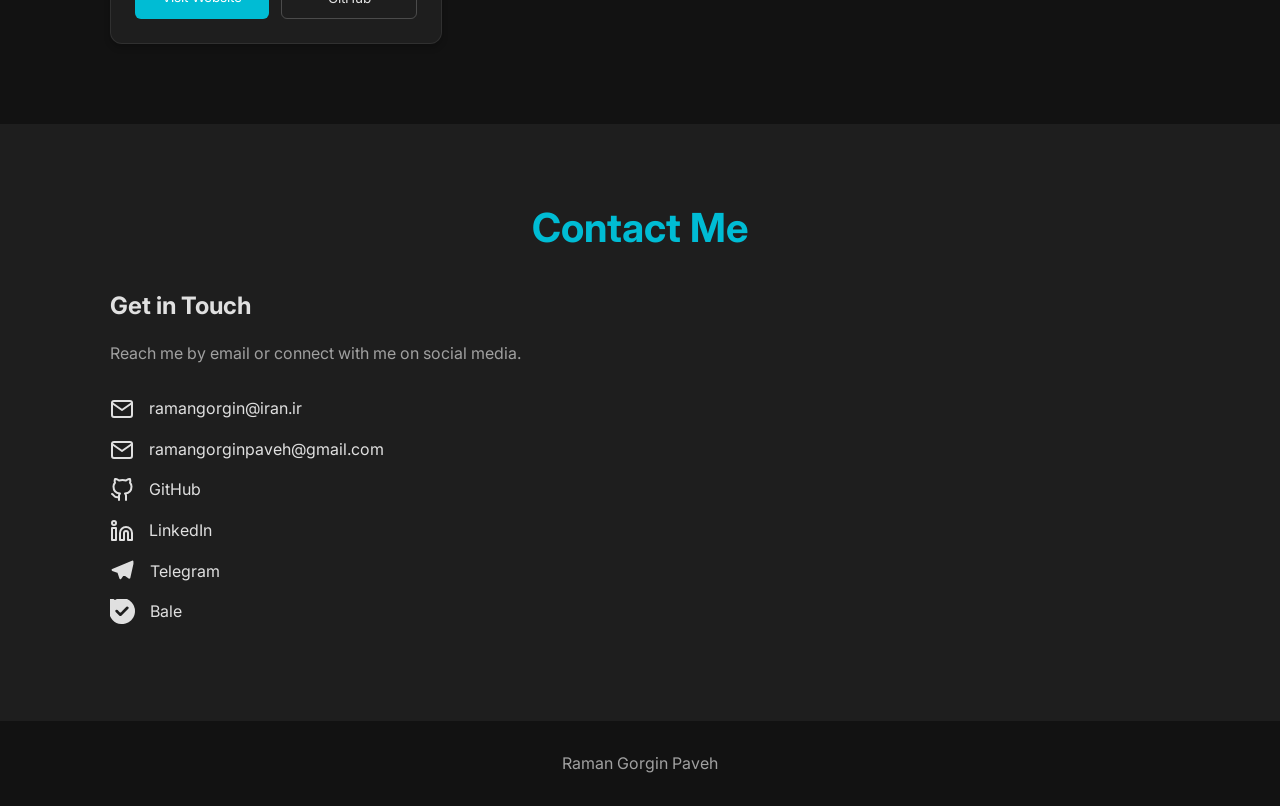
==== commit 9b211fff: "added more portfulio" ====
--- a/en/index.html
+++ b/en/index.html
@@ -97,6 +97,102 @@
                     </article>
                     <article class="portfolio-card">
                         <div class="portfolio-header">
+                            <img src="../images/portfolio/parvazlog.webp" alt="ParvazLog desktop application" class="portfolio-icon" loading="lazy">
+                            <span class="status-badge status-done">Completed</span>
+                        </div>
+                        <div class="portfolio-content">
+                            <h3>ParvazLog Desktop Application</h3>
+                            <p>A purpose-built desktop application for managing airline ticket sales in Iranian aviation companies. It organizes flight details, customers, and sales more accurately and intuitively than spreadsheets, with professional reporting through a simple, user-friendly interface.</p>
+                            <div class="tech-stack">
+                                <span class="tech-tag">HTML</span>
+                                <span class="tech-tag">Bootstrap</span>
+                                <span class="tech-tag">JavaScript</span>
+                            </div>
+                            <div class="portfolio-actions">
+                                <a href="https://github.com/ramangorgin/parvazlog" target="_blank" rel="noopener noreferrer" class="btn-outline">GitHub</a>
+                            </div>
+                        </div>
+                    </article>
+                    <article class="portfolio-card">
+                        <div class="portfolio-header">
+                            <img src="../images/portfolio/botocharcoal-icon.webp" alt="BotoCharcoal website and automation" class="portfolio-icon" loading="lazy">
+                            <span class="status-badge status-done">Completed</span>
+                        </div>
+                        <div class="portfolio-content">
+                            <h3>BotoCharcoal Website and Automation</h3>
+                            <p>A promotional website for a premium charcoal brand, featuring a blog and a professional admin dashboard. Given a topic, AI generates an Instagram post image, caption, hashtags, blog poster, and full article, then automatically publishes the content to both the website and Instagram.</p>
+                            <div class="tech-stack">
+                                <span class="tech-tag">Python</span>
+                                <span class="tech-tag">FastAPI</span>
+                                <span class="tech-tag">HTML</span>
+                                <span class="tech-tag">CSS</span>
+                                <span class="tech-tag">JavaScript</span>
+                            </div>
+                            <div class="portfolio-actions">
+                                <a href="https://github.com/ramangorgin/botocharcoal" target="_blank" rel="noopener noreferrer" class="btn-outline">GitHub</a>
+                            </div>
+                        </div>
+                    </article>
+                    <article class="portfolio-card">
+                        <div class="portfolio-header">
+                            <img src="../images/portfolio/tamashagaran-icon.webp" alt="Tamashagaran-e Sarzamin-e Man accommodation platform" class="portfolio-icon" loading="lazy">
+                            <span class="status-badge status-done">Completed</span>
+                        </div>
+                        <div class="portfolio-content">
+                            <h3>Tamashagaran-e Sarzamin-e Man</h3>
+                            <p>A comprehensive accommodation rental platform for Iran, inspired by established booking services. It supports host, traveler, and admin roles; mobile-number authentication; reservations; property and user management; discounts and temporary price adjustments; plus SMS alerts, notifications, and ticket-based support.</p>
+                            <div class="tech-stack">
+                                <span class="tech-tag">PHP</span>
+                                <span class="tech-tag">Laravel</span>
+                                <span class="tech-tag">Tailwind CSS</span>
+                                <span class="tech-tag">Livewire</span>
+                            </div>
+                            <div class="portfolio-actions">
+                                <a href="https://github.com/ramangorgin/tamashagaranesarzamineman" target="_blank" rel="noopener noreferrer" class="btn-outline">GitHub</a>
+                            </div>
+                        </div>
+                    </article>
+                    <article class="portfolio-card">
+                        <div class="portfolio-header">
+                            <img src="../images/portfolio/kanunkuh-icon.webp" alt="Kanun-e Kuh mountaineering portal" class="portfolio-icon" loading="lazy">
+                            <span class="status-badge status-done">Completed</span>
+                        </div>
+                        <div class="portfolio-content">
+                            <h3>Kanun-e Kuh Mountaineering Portal</h3>
+                            <p>An integrated mountaineering club management system with membership, mobile-number authentication, event and training course creation, participant registration and management, SMS and notifications, ticketing, and role-based access controls.</p>
+                            <div class="tech-stack">
+                                <span class="tech-tag">PHP</span>
+                                <span class="tech-tag">Laravel</span>
+                                <span class="tech-tag">Bootstrap</span>
+                                <span class="tech-tag">JavaScript</span>
+                            </div>
+                            <div class="portfolio-actions">
+                                <a href="https://github.com/ramangorgin/kanunkuh" target="_blank" rel="noopener noreferrer" class="btn-outline">GitHub</a>
+                            </div>
+                        </div>
+                    </article>
+                    <article class="portfolio-card">
+                        <div class="portfolio-header">
+                            <svg class="portfolio-icon" viewBox="0 0 64 64" role="img" aria-label="InstaSaveSync script logo">
+                                <rect x="8" y="8" width="48" height="48" rx="12" fill="#00bcd4"/>
+                                <path d="M32 16v20m0 0-8-8m8 8 8-8M18 44h28" fill="none" stroke="#121212" stroke-width="5" stroke-linecap="round" stroke-linejoin="round"/>
+                            </svg>
+                            <span class="status-badge status-done">Completed</span>
+                        </div>
+                        <div class="portfolio-content">
+                            <h3>InstaSaveSync Script</h3>
+                            <p>An intelligent backup tool that downloads image and video content from posts saved in an Instagram account. It provides a fast way to protect account data before an internet shutdown or loss of account access.</p>
+                            <div class="tech-stack">
+                                <span class="tech-tag">Python</span>
+                                <span class="tech-tag">Requests</span>
+                            </div>
+                            <div class="portfolio-actions">
+                                <a href="https://github.com/ramangorgin/InstaSaveSync" target="_blank" rel="noopener noreferrer" class="btn-outline">GitHub</a>
+                            </div>
+                        </div>
+                    </article>
+                    <article class="portfolio-card">
+                        <div class="portfolio-header">
                             <img src="../images/portfolio/dongi-icon.webp" alt="Dongi Web Application" class="portfolio-icon" loading="lazy">
                             <span class="status-badge status-done">Completed</span>
                         </div>
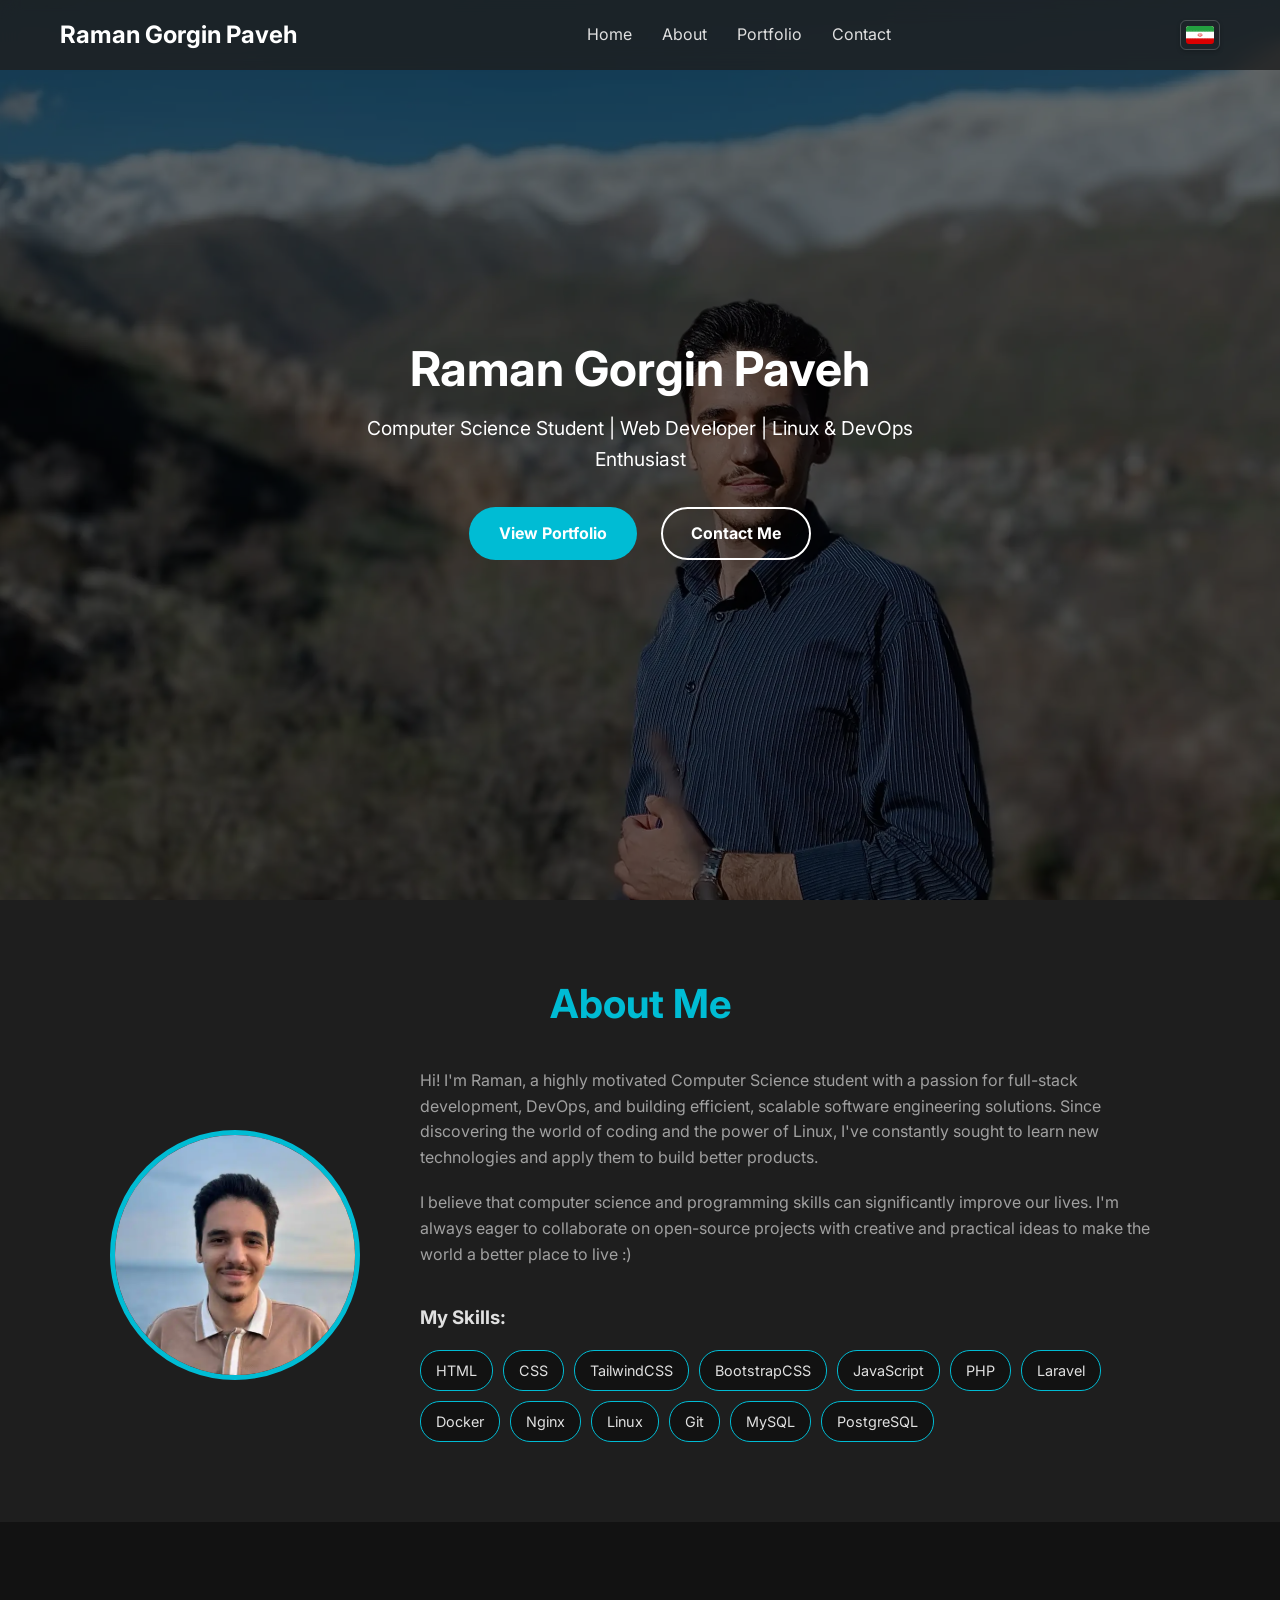
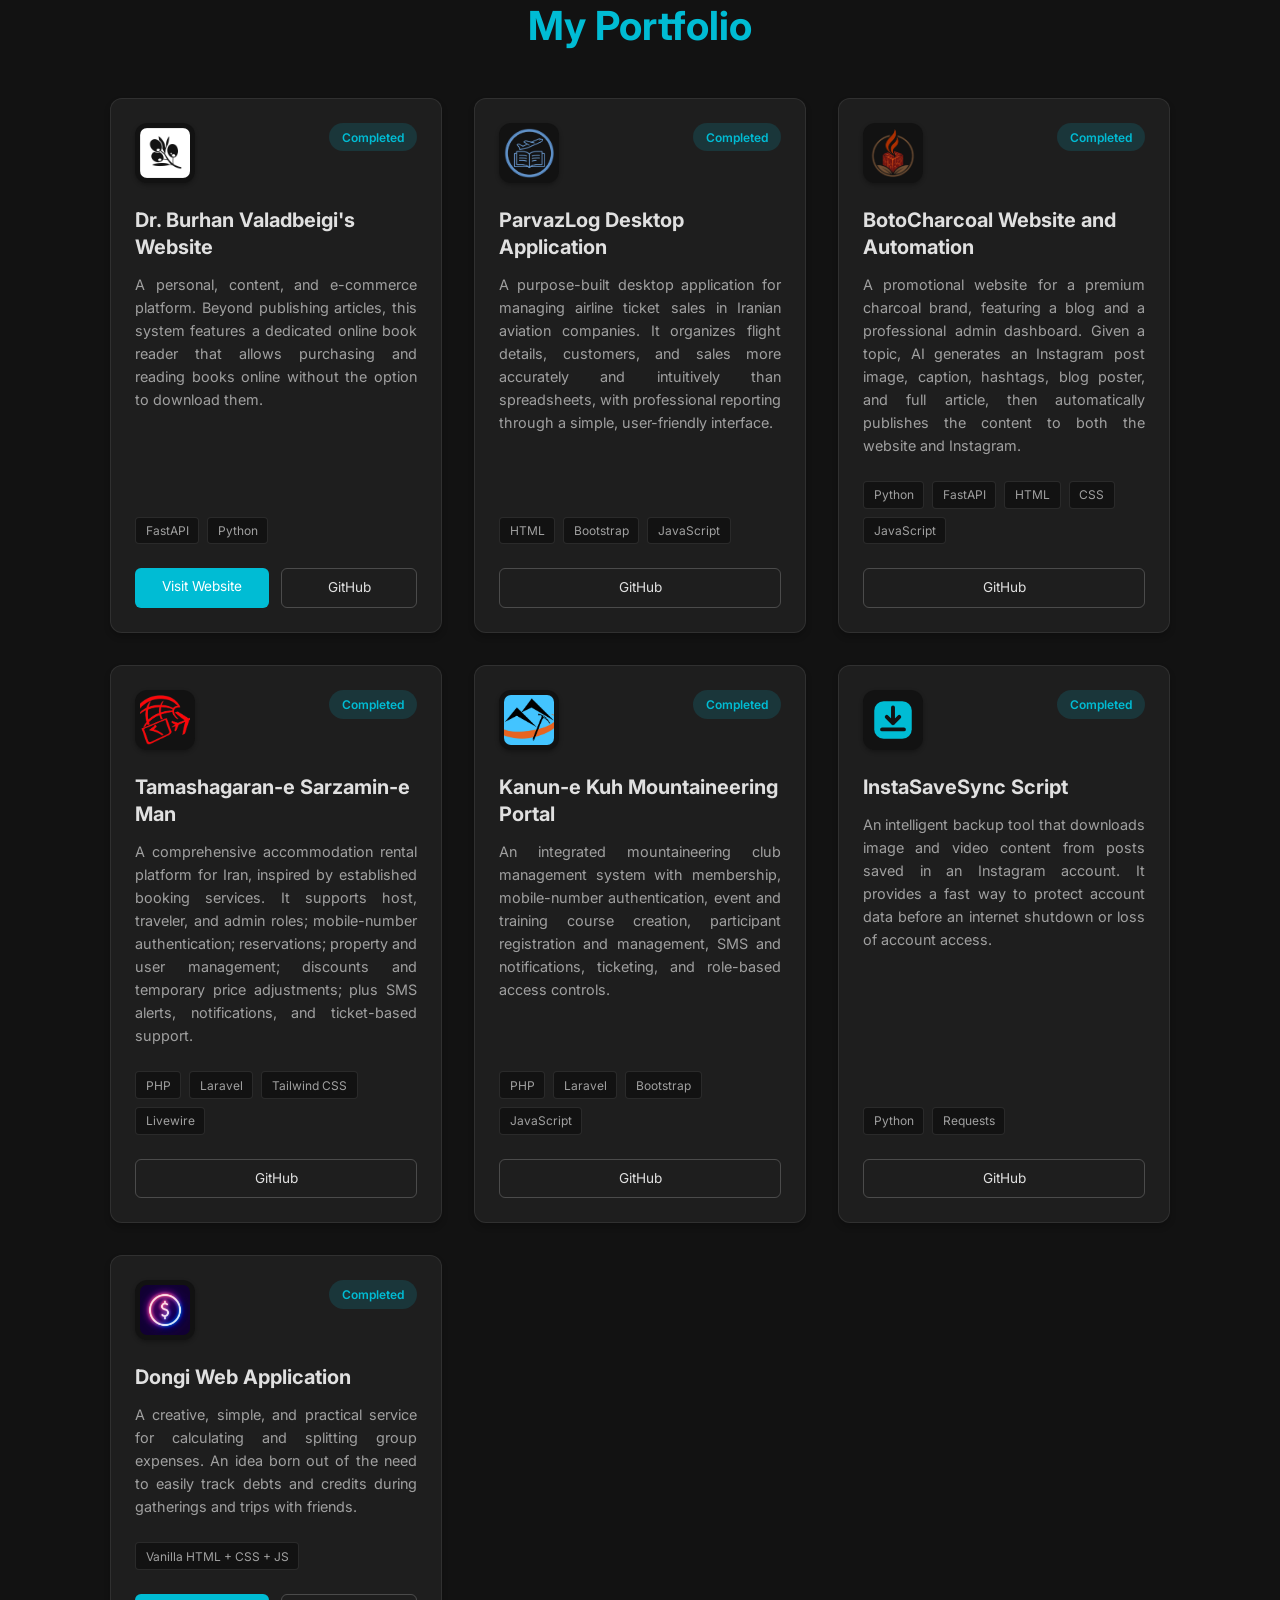
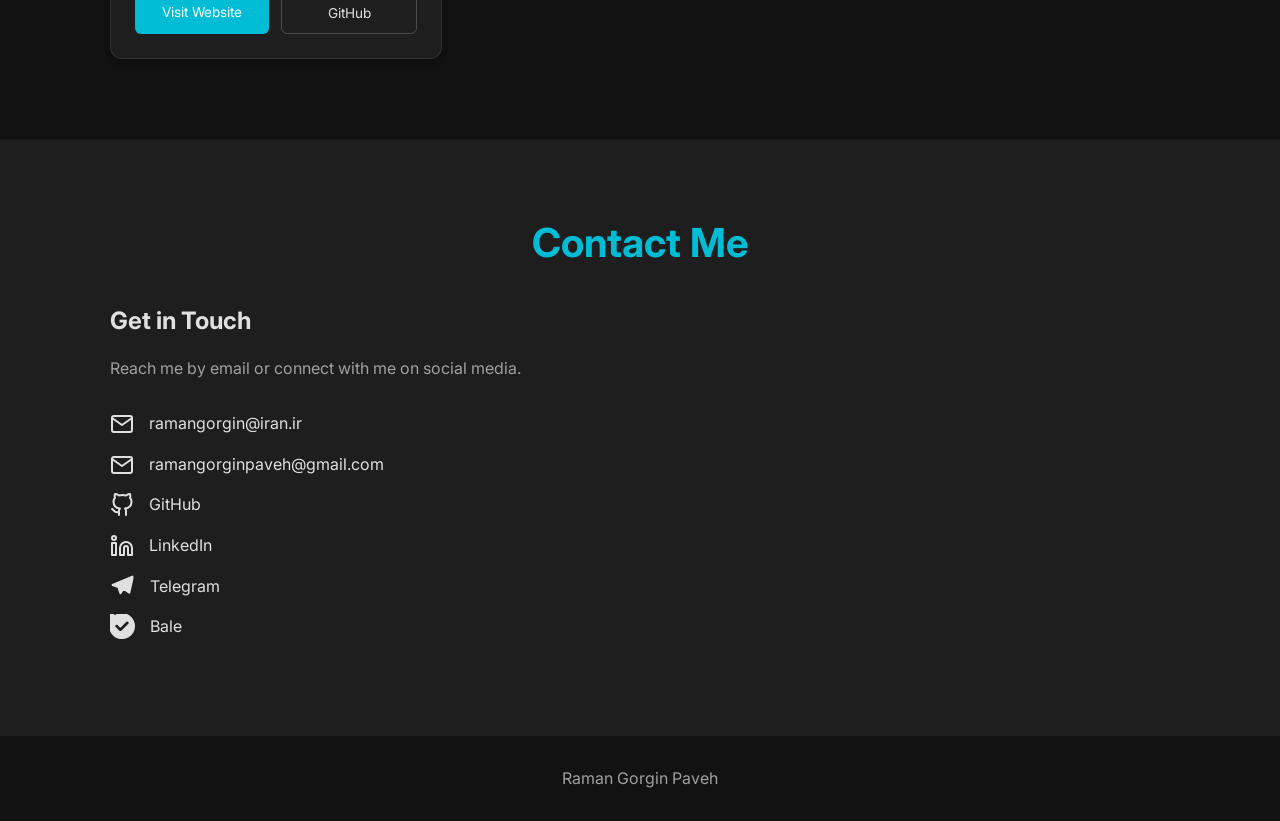
==== commit 5bc8939b: "Replaced local font definitions with Google Fonts CDN links for Vazirmatn and Inte" ====
--- a/en/index.html
+++ b/en/index.html
@@ -5,6 +5,9 @@
     <meta name="viewport" content="width=device-width, initial-scale=1.0">
     <meta name="description" content="Raman Gorgin Paveh's personal website, Web Developer and Linux/DevOps enthusiast">
     <title>Raman Gorgin Paveh | Web Developer</title>
+    <link rel="preconnect" href="https://fonts.googleapis.com">
+    <link rel="preconnect" href="https://fonts.gstatic.com" crossorigin>
+    <link href="https://fonts.googleapis.com/css2?family=Inter:wght@100..900&display=swap" rel="stylesheet">
     <link rel="canonical" href="https://ramangorgin.ir/en/">
     <link rel="stylesheet" href="style.css">
     <link rel="alternate" hreflang="fa" href="https://ramangorgin.ir/">
--- a/en/style.css
+++ b/en/style.css
@@ -1,19 +1,3 @@
-@font-face {
-    font-family: 'Inter';
-    src: url('../fonts/inter/Inter-VariableFont_opsz,wght.ttf') format('truetype');
-    font-weight: 100 900;
-    font-style: normal;
-    font-display: swap;
-}
-
-@font-face {
-    font-family: 'Inter';
-    src: url('../fonts/inter/Inter-Italic-VariableFont_opsz,wght.ttf') format('truetype');
-    font-weight: 100 900;
-    font-style: italic;
-    font-display: swap;
-}
-
 :root {
     --primary-color: #00bcd4;
     --dark-bg: #121212;
@@ -68,7 +52,7 @@
 
 /* --- Hero Section --- */
 .hero-section { height: 100vh; display: flex; justify-content: center; align-items: center; text-align: center; color: #fff; position: relative; overflow: hidden; padding: 15px; }
-.hero-bg { position: absolute; top: 0; left: 0; width: 100%; height: 100%; background: url('../images/hero-landscape.webp') no-repeat center center/cover; animation: zoomIn 20s infinite alternate; z-index: -2; }
+.hero-bg { position: absolute; top: 0; left: 0; width: 100%; height: 100%; background: url('/images/landscape.webp') no-repeat center center/cover; animation: zoomIn 20s infinite alternate; z-index: -2; }
 .hero-section::before { content: ''; position: absolute; top: 0; left: 0; width: 100%; height: 100%; background-color: rgba(0, 0, 0, 0.6); z-index: -1; }
 @keyframes zoomIn { from { transform: scale(1); } to { transform: scale(1.1); } }
 .hero-content h1 { font-size: 3rem; margin-bottom: 1rem; }
@@ -114,8 +98,8 @@
 .status-dev { background-color: rgba(255, 193, 7, 0.15); color: #ffc107; }
 .status-done { background-color: rgba(0, 188, 212, 0.15); color: #00bcd4; }
 .portfolio-content { flex-grow: 1; display: flex; flex-direction: column; }
-.portfolio-content h3 { font-size: 1.25rem; margin-bottom: 0.75rem; color: var(--light-text); }
-.portfolio-content p { font-size: 0.9rem; color: var(--medium-text); line-height: 1.6; margin-bottom: 1.5rem; flex-grow: 1; }
+.portfolio-content h3 { font-size: 1.25rem; margin-bottom: 0.75rem; color: var(--light-text); line-height: 1.35; }
+.portfolio-content p { font-size: 0.9rem; color: var(--medium-text); line-height: 1.6; margin-bottom: 1.5rem; flex-grow: 1; text-align: justify; }
 .tech-stack { display: flex; flex-wrap: wrap; gap: 0.5rem; margin-bottom: 1.5rem; }
 .tech-tag { background-color: var(--dark-bg); border: 1px solid rgba(255, 255, 255, 0.1); color: var(--medium-text); font-size: 0.75rem; padding: 0.2rem 0.6rem; border-radius: 4px; }
 .portfolio-actions { display: flex; gap: 0.8rem; flex-wrap: wrap; }
